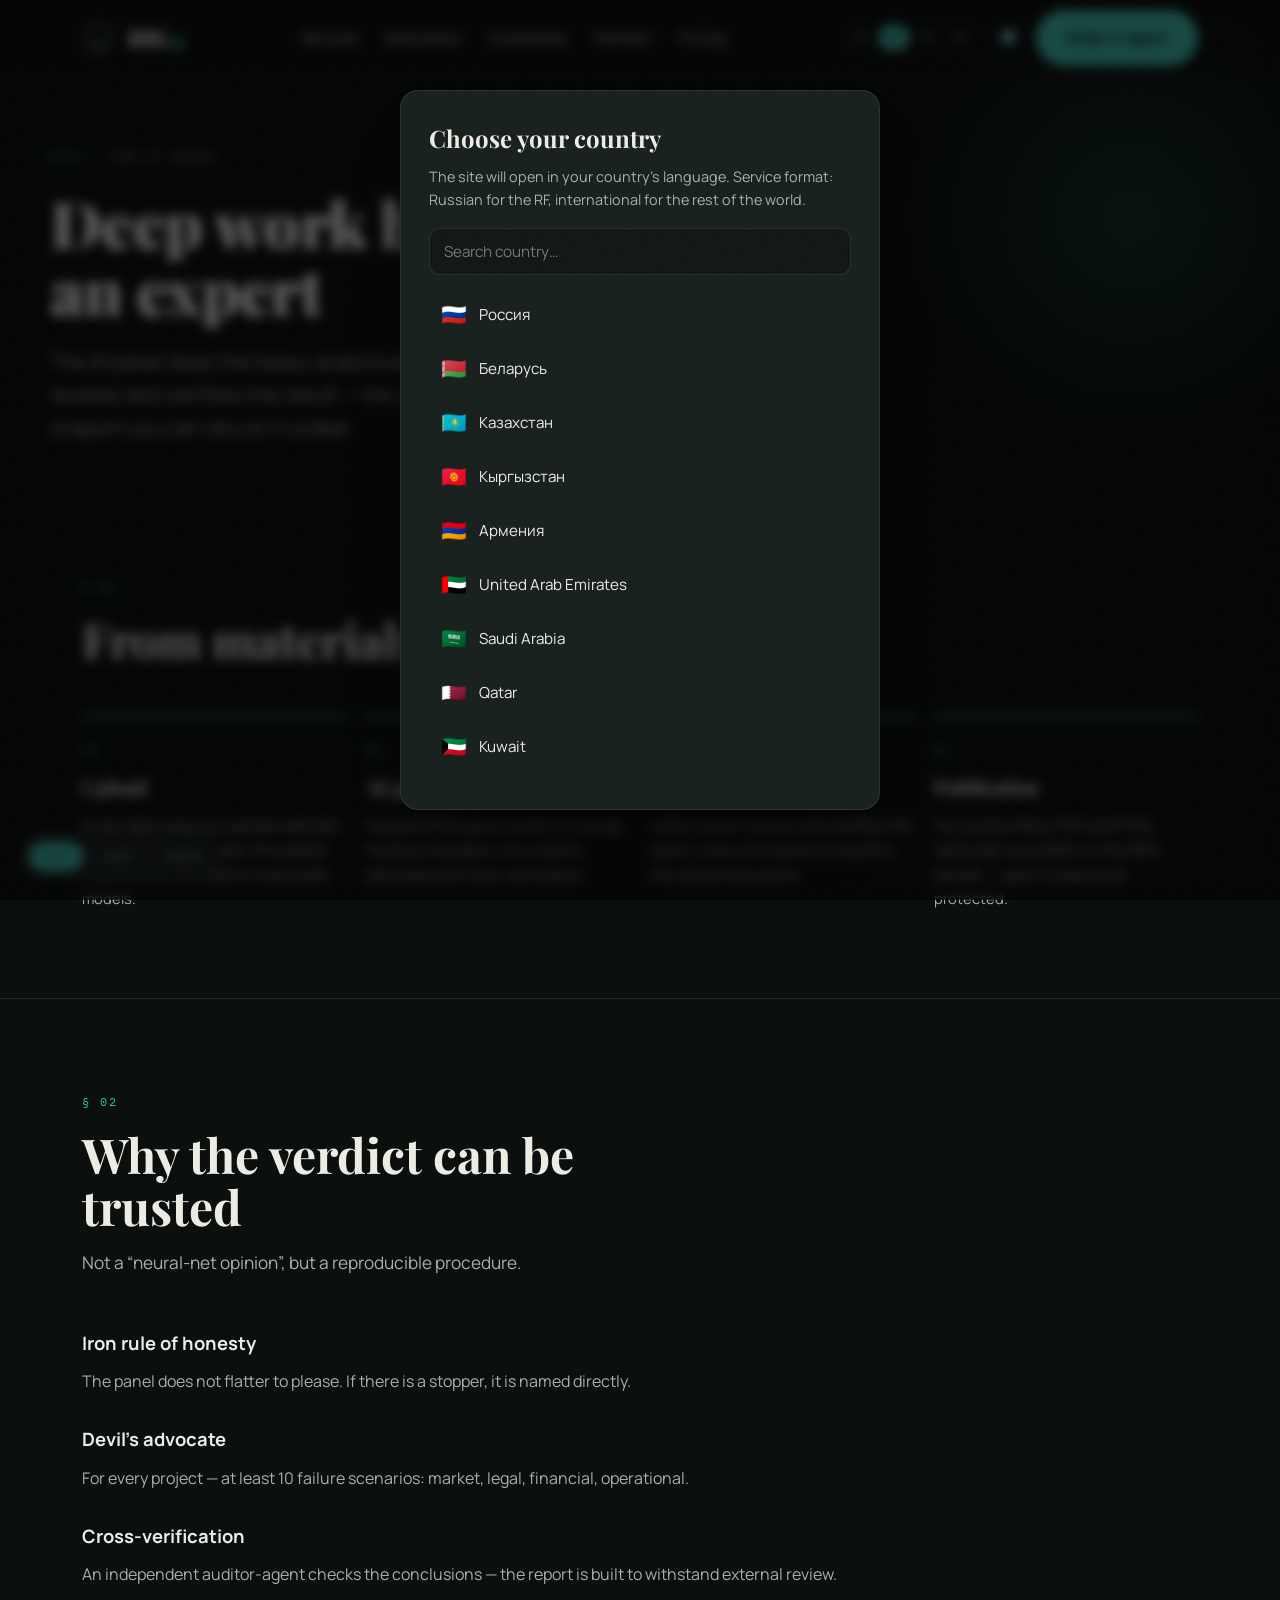
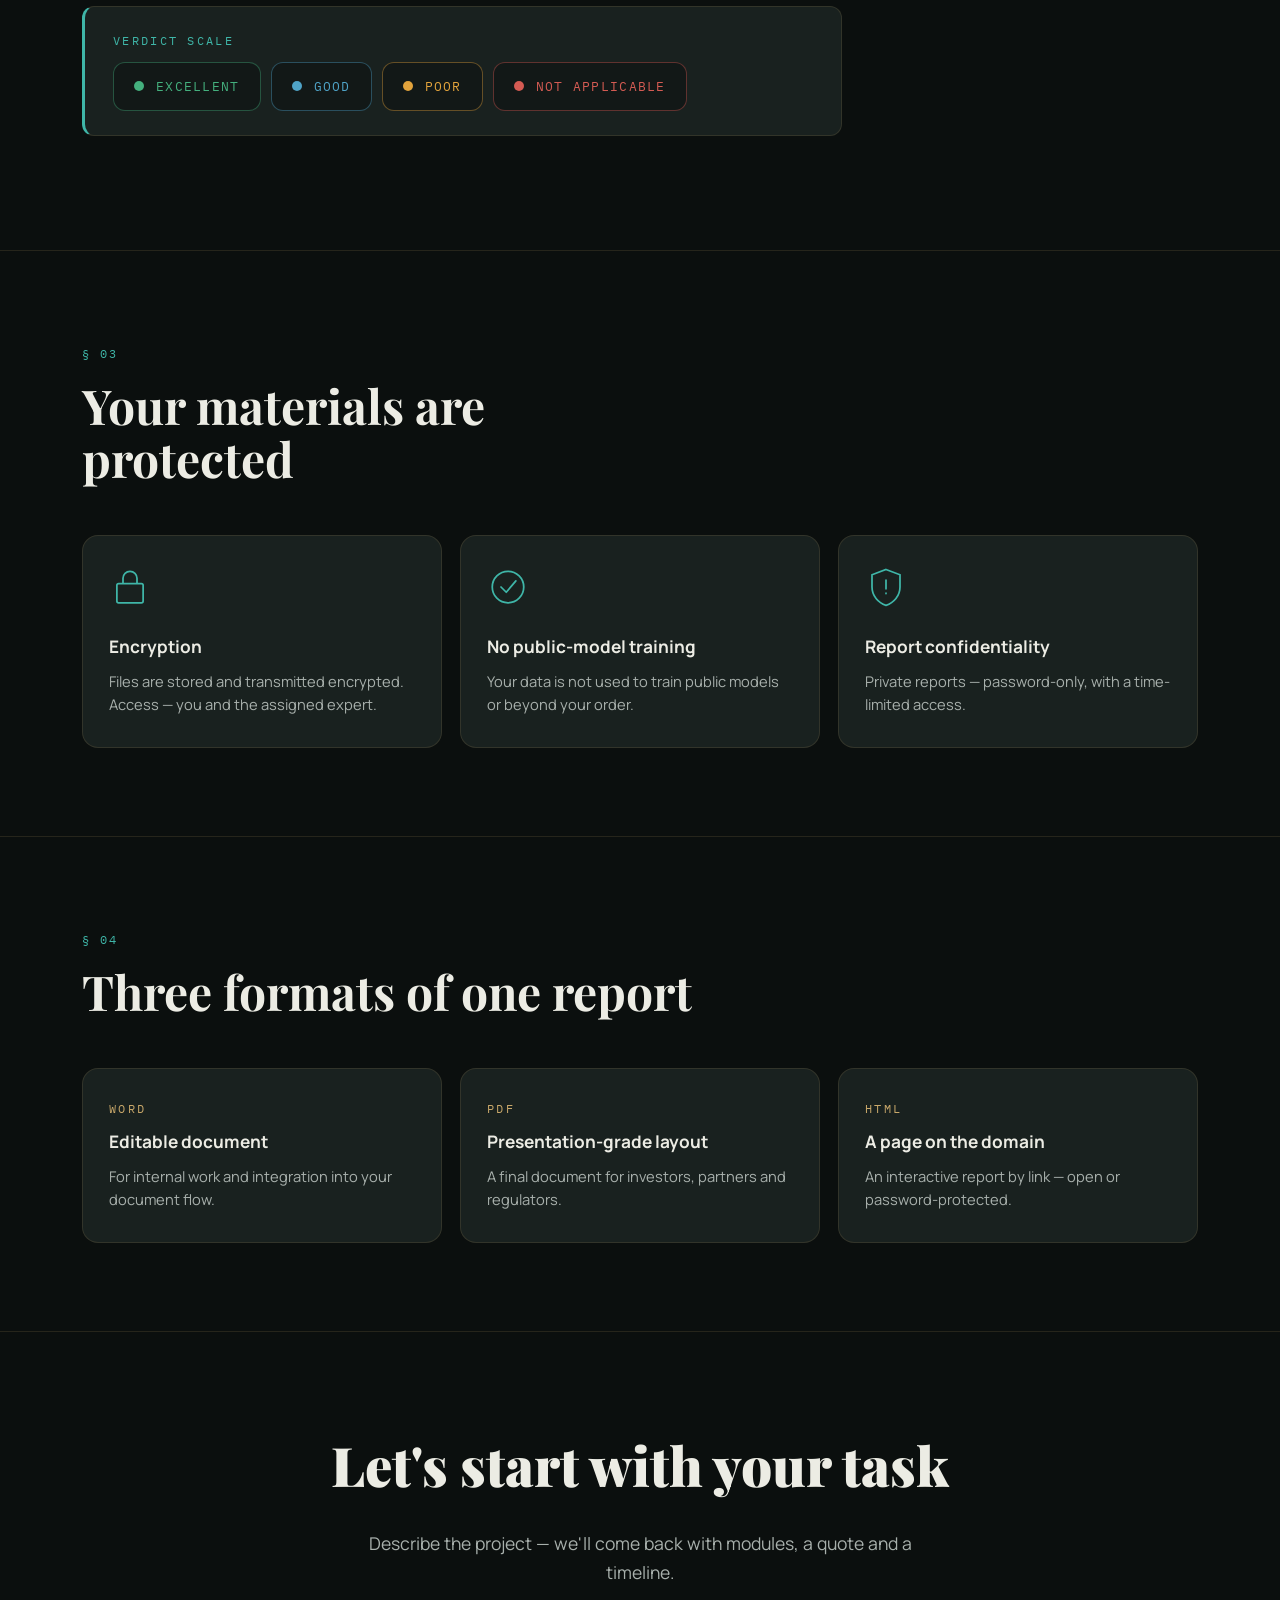
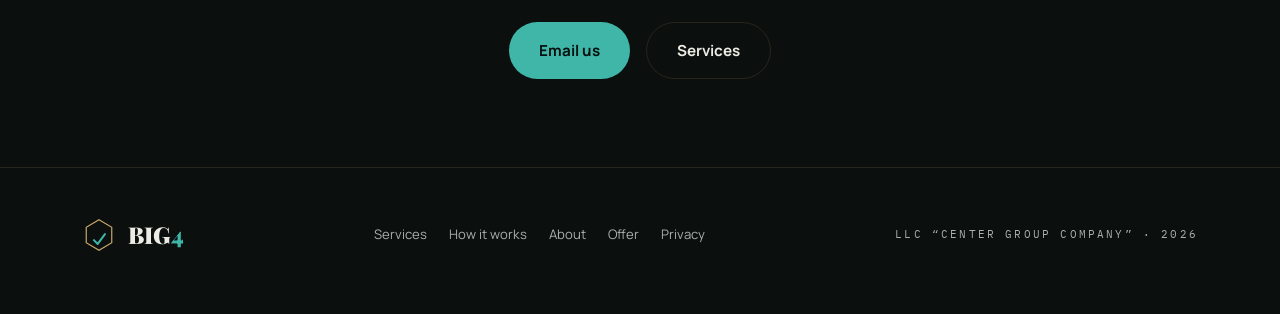
==== kak-rabotaet.html @ 9bc5371a "BIG4 — публичный лендинг (4 языка, 3 темы), деплой на big4.info Co-Authored-By: Claude Opus 4.8 <nor" ====
<!DOCTYPE html>
<html lang="ru" dir="ltr" data-theme="dark">
<head>
<meta charset="UTF-8">
<meta name="viewport" content="width=device-width, initial-scale=1.0">
<title>BIG4 — Как это работает / How it works</title>
<link rel="preconnect" href="https://fonts.googleapis.com"><link rel="preconnect" href="https://fonts.gstatic.com" crossorigin>
<link href="https://fonts.googleapis.com/css2?family=Playfair+Display:ital,wght@0,500;0,700;0,900;1,500&family=Manrope:wght@400;500;600;700;800&family=IBM+Plex+Mono:wght@400;500;600&family=Noto+Naskh+Arabic:wght@400;600;700&display=swap&subset=cyrillic,cyrillic-ext,latin,arabic" rel="stylesheet">
<link rel="stylesheet" href="assets/big4.css">
</head>
<body>

<header>
  <div class="wrap bar">
    <a class="brand" href="index.html"><svg viewBox="0 0 40 40" fill="none"><path d="M20 2 L35 11 V29 L20 38 L5 29 V11 Z" stroke="var(--accent-2)" stroke-width="1.4"/><path d="M14 26 L18.5 30.5 L27 19" stroke="var(--accent)" stroke-width="2.4" stroke-linecap="round" stroke-linejoin="round"/></svg><span>BIG<span class="four">4</span></span></a>
    <nav class="main">
      <a href="uslugi.html" data-i18n="nav_services">Услуги</a><a href="kak-rabotaet.html" data-i18n="nav_how">Как работает</a><a href="o-kompanii.html" data-i18n="nav_about">О компании</a><a href="index.html#referral" data-i18n="nav_referral">Реферальная программа</a><a href="index.html#pricing" data-i18n="nav_pricing">Тарифы</a>
    </nav>
    <div class="head-cta">
      <div class="lang-switch"><button data-lang="ru">RU</button><button data-lang="en">EN</button><button data-lang="fr">FR</button><button data-lang="ar">AR</button></div>
      <button id="country-chip" class="country-chip" title="Country">🌍</button>
      <a href="index.html#cta" class="btn primary" data-i18n="btn_order">Заказать отчёт</a>
    </div>
  </div>
</header>

<div class="wrap page-hero">
  <div class="crumb"><a href="index.html">BIG4</a> · <span data-i18n="h_crumb">Как это работает</span></div>
  <h1><span data-i18n="h_h1a">Глубокая работа AI, </span><em data-i18n="h_h1em">подпись</em><span data-i18n="h_h1b"> эксперта</span></h1>
  <p class="lede" data-i18n="h_lede">AI-панель делает тяжёлый аналитический труд за часы, а не недели. Эксперт BIG4 проверяет и заверяет результат.</p>
</div>

<section>
  <div class="wrap">
    <div class="sec-head reveal"><span class="idx">§ 01</span><h2 data-i18n="h_s1_title">Путь от материалов до отчёта</h2></div>
    <div class="steps">
      <div class="step reveal"><div class="n">01</div><h4 data-i18n="step1_t">Загрузка</h4><p data-i18n="step1_d">Регистрируетесь, создаёте заказ, загружаете материалы и выбираете модули.</p></div>
      <div class="step reveal"><div class="n">02</div><h4 data-i18n="step2_t">AI-панель</h4><p data-i18n="step2_d">Профильная панель AI-экспертов проводит аудит по единому стандарту.</p></div>
      <div class="step reveal"><div class="n">03</div><h4 data-i18n="step3_t">Финализация</h4><p data-i18n="step3_d">Эксперт BIG4 проверяет выводы, сверяет с источниками и заверяет отчёт.</p></div>
      <div class="step reveal"><div class="n">04</div><h4 data-i18n="step4_t">Публикация</h4><p data-i18n="step4_d">Получаете Word, PDF и HTML. По желанию публикуем на домене — открыто или под паролем.</p></div>
    </div>
  </div>
</section>

<section>
  <div class="wrap">
    <div class="sec-head reveal"><span class="idx">§ 02</span><h2 data-i18n="h_s2_title">Почему вердикту можно верить</h2><p data-i18n="h_s2_sub">Это не «мнение нейросети», а воспроизводимая процедура.</p></div>
    <div class="prose reveal">
      <h3 data-i18n="h_m1_t">Железное правило честности</h3><p data-i18n="h_m1_d">Панель не хвалит проект, чтобы понравиться. Есть стоп-фактор — он называется прямо.</p>
      <h3 data-i18n="h_m2_t">Адвокат дьявола</h3><p data-i18n="h_m2_d">По каждому проекту — минимум 10 сценариев провала.</p>
      <h3 data-i18n="h_m3_t">Кросс-верификация</h3><p data-i18n="h_m3_d">Выводы проверяет независимый аудитор-агент.</p>
      <div class="callout" style="margin-top:18px">
        <div class="mono" data-i18n="verdict_scale">Шкала вердикта</div>
        <p style="display:flex;flex-wrap:wrap;gap:10px;margin-top:12px">
          <span class="chip ex"><span class="pip"></span><span data-i18n="verdict_ex">Отлично</span></span>
          <span class="chip gd"><span class="pip"></span><span data-i18n="verdict_gd">Хорошо</span></span>
          <span class="chip bd"><span class="pip"></span><span data-i18n="verdict_bd">Совсем плохо</span></span>
          <span class="chip ft"><span class="pip"></span><span data-i18n="verdict_ft">Нельзя применить</span></span>
        </p>
      </div>
    </div>
  </div>
</section>

<section>
  <div class="wrap">
    <div class="sec-head reveal"><span class="idx">§ 03</span><h2 data-i18n="h_s3_title">Ваши материалы под защитой</h2></div>
    <div class="grid">
      <div class="card reveal"><svg class="ic" viewBox="0 0 48 48" fill="none" stroke="currentColor" stroke-width="2"><rect x="9" y="20" width="30" height="22" rx="2"/><path d="M16 20 V14 a8 8 0 0 1 16 0 v6"/></svg><h3 data-i18n="h_sec1_t">Шифрование</h3><p data-i18n="h_sec1_d">Файлы хранятся и передаются в зашифрованном виде.</p></div>
      <div class="card reveal"><svg class="ic" viewBox="0 0 48 48" fill="none" stroke="currentColor" stroke-width="2"><circle cx="24" cy="24" r="18"/><path d="M16 24 L22 30 L33 17" stroke-linecap="round" stroke-linejoin="round"/></svg><h3 data-i18n="h_sec2_t">Без обучения публичных моделей</h3><p data-i18n="h_sec2_d">Ваши данные не уходят в обучение публичных моделей.</p></div>
      <div class="card reveal"><svg class="ic" viewBox="0 0 48 48" fill="none" stroke="currentColor" stroke-width="2"><path d="M24 4 L40 10 V24 C40 34 33 42 24 45 C15 42 8 34 8 24 V10 Z"/><path d="M24 16 V26 M24 31 V31.5" stroke-linecap="round"/></svg><h3 data-i18n="h_sec3_t">Конфиденциальность отчёта</h3><p data-i18n="h_sec3_d">Приватные отчёты — только под паролем с ограниченным сроком.</p></div>
    </div>
  </div>
</section>

<section>
  <div class="wrap">
    <div class="sec-head reveal"><span class="idx">§ 04</span><h2 data-i18n="h_s4_title">Три формата одного отчёта</h2></div>
    <div class="grid">
      <div class="card reveal"><div class="mono" style="color:var(--accent-2)">Word</div><h3 style="margin-top:10px" data-i18n="h_fmt1_t">Редактируемый документ</h3><p data-i18n="h_fmt1_d">Для внутренней работы и интеграции в документооборот.</p></div>
      <div class="card reveal"><div class="mono" style="color:var(--accent-2)">PDF</div><h3 style="margin-top:10px" data-i18n="h_fmt2_t">Презентабельная вёрстка</h3><p data-i18n="h_fmt2_d">Финальный документ для инвесторов и регуляторов.</p></div>
      <div class="card reveal"><div class="mono" style="color:var(--accent-2)">HTML</div><h3 style="margin-top:10px" data-i18n="h_fmt3_t">Страница на домене</h3><p data-i18n="h_fmt3_d">Интерактивный отчёт по ссылке — открыто или под паролем.</p></div>
    </div>
  </div>
</section>

<section class="final">
  <div class="wrap">
    <h2 class="reveal" data-i18n="h_cta_h">Начнём с вашей задачи</h2>
    <p class="reveal" data-i18n="h_cta_p">Опишите проект — вернёмся с набором модулей, сметой и сроком.</p>
    <div class="contacts reveal">
      <a href="mailto:aslankaa@yandex.ru?subject=BIG4" class="btn" data-i18n="btn_email">Написать на e-mail</a>
      <a href="uslugi.html" class="btn ghost" data-i18n="nav_services">Каталог услуг</a>
    </div>
  </div>
</section>

<footer>
  <div class="wrap foot">
    <a class="brand" href="index.html"><svg viewBox="0 0 40 40" fill="none"><path d="M20 2 L35 11 V29 L20 38 L5 29 V11 Z" stroke="var(--accent-2)" stroke-width="1.4"/><path d="M14 26 L18.5 30.5 L27 19" stroke="var(--accent)" stroke-width="2.4" stroke-linecap="round" stroke-linejoin="round"/></svg><span>BIG<span class="four">4</span></span></a>
    <nav><a href="uslugi.html" data-i18n="foot_services">Услуги</a><a href="kak-rabotaet.html" data-i18n="foot_how">Как работает</a><a href="o-kompanii.html" data-i18n="foot_about">О компании</a><a href="oferta.html" data-i18n="foot_offer">Оферта</a><a href="politika.html" data-i18n="foot_privacy">Конфиденциальность</a></nav>
    <div class="mono" data-i18n="foot_op">ООО «Группа Компаний Центр» · 2026</div>
  </div>
</footer>

<div class="switch"><button data-t="dark" class="on">Dark</button><button data-t="light">Light</button><button data-t="sepia">Sepia</button></div>
<script src="assets/big4.js"></script>
<script src="assets/countries.js"></script>
<script src="assets/i18n-pages.js"></script>
<script src="assets/i18n.js"></script>
</body>
</html>
---- assets/big4.css ----
/* BIG4 — Дизайн-система «Obsidian & Verdigris». Общий стиль сайта. */

:root{
  --bg:#0B0F0E; --bg-elev:#121817; --surface:#19211F;
  --ink:#ECECE4; --ink-soft:#A8B0AC;
  --line:rgba(201,168,106,.14);
  --accent:#3FB6A8; --accent-strong:#2A8C82; --accent-2:#C9A86A;
  --v-excellent:#44B07E; --v-good:#4FA3C7; --v-bad:#E2A33C; --v-fatal:#D45B53;
  --shadow:0 30px 80px -40px rgba(0,0,0,.8);
  --serif:'Playfair Display',Georgia,serif;
  --sans:'Manrope',system-ui,sans-serif;
  --mono:'IBM Plex Mono',monospace;
  --ease:cubic-bezier(.2,.7,.2,1);
  --accent-ink:#06100E;
}
html[data-theme="light"]{
  --bg:#F4F1EA; --bg-elev:#FBF9F4; --surface:#FFFFFF;
  --ink:#1A201E; --ink-soft:#5A615D; --line:rgba(26,32,30,.12);
  --accent:#1F7A70; --accent-strong:#155F57; --accent-2:#9A7B3F;
  --shadow:0 30px 70px -45px rgba(26,32,30,.35); --accent-ink:#FFFFFF;
}
html[data-theme="sepia"]{
  --bg:#ECE0CC; --bg-elev:#F3E9D7; --surface:#F8F0E1;
  --ink:#2E2519; --ink-soft:#6E6049; --line:rgba(46,37,25,.14);
  --accent:#1F7A70; --accent-strong:#155F57; --accent-2:#8A6A2F;
  --shadow:0 28px 64px -44px rgba(46,37,25,.4); --accent-ink:#FBF7EE;
}
*{box-sizing:border-box;margin:0;padding:0}
html{scroll-behavior:smooth}
body{background:var(--bg);color:var(--ink);font-family:var(--sans);line-height:1.65;
  -webkit-font-smoothing:antialiased;transition:background .5s var(--ease),color .5s var(--ease);overflow-x:hidden}
body::after{content:"";position:fixed;inset:0;pointer-events:none;z-index:9999;opacity:.035;mix-blend-mode:overlay;
  background-image:url("data:image/svg+xml,%3Csvg xmlns='http://www.w3.org/2000/svg' width='120' height='120'%3E%3Cfilter id='n'%3E%3CfeTurbulence type='fractalNoise' baseFrequency='.9' numOctaves='2'/%3E%3C/filter%3E%3Crect width='100%25' height='100%25' filter='url(%23n)'/%3E%3C/svg%3E")}
.wrap{max-width:1180px;margin:0 auto;padding:0 32px}
.narrow{max-width:820px}
.mono{font-family:var(--mono);font-size:.72rem;letter-spacing:.2em;text-transform:uppercase;color:var(--ink-soft)}
a{color:inherit}
.reveal{opacity:0;transform:translateY(20px);transition:opacity .8s var(--ease),transform .8s var(--ease)}
.reveal.in{opacity:1;transform:none}

/* buttons */
.btn{display:inline-flex;align-items:center;gap:10px;background:var(--accent);color:var(--accent-ink);border:0;border-radius:100px;
  padding:15px 30px;font-family:var(--sans);font-weight:700;font-size:.95rem;cursor:pointer;text-decoration:none;
  transition:transform .4s var(--ease),filter .3s}
.btn:hover{transform:translateY(-3px);filter:brightness(1.07)}
.btn.ghost{background:transparent;color:var(--ink);border:1px solid var(--line)}
.btn.ghost:hover{border-color:var(--accent);color:var(--accent)}
.btn.sm{padding:11px 22px;font-size:.86rem}

/* header */
header{position:sticky;top:0;z-index:50;backdrop-filter:blur(14px);
  background:color-mix(in srgb,var(--bg) 74%,transparent);border-bottom:1px solid var(--line)}
.bar{display:flex;align-items:center;justify-content:space-between;height:76px;gap:20px}
.brand{display:flex;align-items:center;gap:12px;font-family:var(--serif);font-weight:900;font-size:1.45rem;text-decoration:none}
.brand .four{color:var(--accent)}
.brand svg{width:34px;height:34px;flex:none}
nav.main{display:flex;gap:28px}
nav.main a{color:var(--ink-soft);text-decoration:none;font-size:.86rem;font-weight:600;transition:color .3s}
nav.main a:hover{color:var(--ink)}
.head-cta{display:flex;align-items:center;gap:14px}
@media(max-width:900px){nav.main{display:none}.head-cta .btn:not(.primary){display:none}}

/* section */
section{padding:88px 0;border-top:1px solid var(--line);position:relative}
section:first-of-type{border-top:0}
.sec-head{max-width:62ch;margin-bottom:50px}
.sec-head .idx{font-family:var(--mono);font-size:.74rem;color:var(--accent);letter-spacing:.18em;text-transform:uppercase}
.sec-head h2{font-family:var(--serif);font-weight:700;font-size:clamp(1.9rem,4.2vw,3rem);margin-top:14px;line-height:1.1}
.sec-head p{color:var(--ink-soft);margin-top:16px;font-size:1.08rem}

/* page hero (internal) */
.page-hero{padding:72px 0 40px;position:relative}
.page-hero::before{content:"";position:absolute;top:-120px;right:-160px;width:520px;height:520px;border-radius:50%;
  background:radial-gradient(circle,color-mix(in srgb,var(--accent) 20%,transparent),transparent 62%);filter:blur(22px);z-index:-1}
.crumb{font-family:var(--mono);font-size:.68rem;letter-spacing:.16em;text-transform:uppercase;color:var(--ink-soft);margin-bottom:22px}
.crumb a{text-decoration:none;color:var(--accent)}
.page-hero h1{font-family:var(--serif);font-weight:900;font-size:clamp(2.3rem,5.4vw,4rem);line-height:1.05;letter-spacing:-.01em;max-width:18ch}
.page-hero h1 em{font-style:italic;color:var(--accent);font-weight:500}
.page-hero .lede{margin-top:22px;font-size:clamp(1.04rem,2vw,1.25rem);color:var(--ink-soft);max-width:62ch}

/* prose */
.prose{max-width:760px}
.prose h2{font-family:var(--serif);font-weight:700;font-size:1.7rem;margin:46px 0 16px}
.prose h3{font-family:var(--sans);font-weight:700;font-size:1.15rem;margin:30px 0 10px}
.prose p{color:var(--ink-soft);margin-bottom:16px}
.prose ul{list-style:none;margin:0 0 18px}
.prose ul li{position:relative;padding-left:26px;margin-bottom:10px;color:var(--ink-soft)}
.prose ul li::before{content:"";position:absolute;left:0;top:9px;width:12px;height:7px;border-left:2px solid var(--accent);border-bottom:2px solid var(--accent);transform:rotate(-45deg)}
.prose strong{color:var(--ink)}

/* cards grid */
.grid{display:grid;grid-template-columns:repeat(3,1fr);gap:18px}
.grid.two{grid-template-columns:repeat(2,1fr)}
@media(max-width:900px){.grid{grid-template-columns:repeat(2,1fr)}}
@media(max-width:600px){.grid,.grid.two{grid-template-columns:1fr}}
.card{background:var(--surface);border:1px solid var(--line);border-radius:16px;padding:30px 26px;transition:transform .5s var(--ease),box-shadow .5s var(--ease),border-color .4s}
.card:hover{transform:translateY(-6px);box-shadow:var(--shadow);border-color:color-mix(in srgb,var(--accent) 40%,var(--line))}
.card .ic{width:42px;height:42px;color:var(--accent);margin-bottom:18px}
.card h3{font-family:var(--sans);font-weight:700;font-size:1.08rem;margin-bottom:8px}
.card p{color:var(--ink-soft);font-size:.92rem;line-height:1.6}
.card .tag{font-family:var(--mono);font-size:.6rem;letter-spacing:.16em;text-transform:uppercase;color:var(--accent-2);display:block;margin-top:14px}

/* service detail block */
.svc{display:grid;grid-template-columns:64px 1fr;gap:24px;padding:34px 0;border-bottom:1px solid var(--line);align-items:start}
.svc:last-child{border-bottom:0}
.svc .ic{width:52px;height:52px;color:var(--accent)}
.svc h3{font-family:var(--serif);font-weight:700;font-size:1.5rem;margin-bottom:6px}
.svc .meta{font-family:var(--mono);font-size:.64rem;letter-spacing:.16em;text-transform:uppercase;color:var(--accent-2);margin-bottom:14px}
.svc p{color:var(--ink-soft);margin-bottom:12px}
.svc .out{display:flex;flex-wrap:wrap;gap:8px;margin-top:14px}
.svc .out span{font-family:var(--mono);font-size:.66rem;letter-spacing:.08em;text-transform:uppercase;color:var(--ink-soft);
  border:1px solid var(--line);border-radius:100px;padding:6px 13px}
@media(max-width:620px){.svc{grid-template-columns:1fr}.svc .ic{width:44px;height:44px}}

/* steps */
.steps{display:grid;grid-template-columns:repeat(4,1fr);gap:20px}
@media(max-width:900px){.steps{grid-template-columns:repeat(2,1fr)}}
@media(max-width:520px){.steps{grid-template-columns:1fr}}
.step{position:relative;padding-top:24px;border-top:2px solid var(--accent)}
.step .n{font-family:var(--mono);font-size:.7rem;letter-spacing:.18em;color:var(--accent);text-transform:uppercase}
.step h4{font-family:var(--serif);font-weight:700;font-size:1.25rem;margin:10px 0}
.step p{color:var(--ink-soft);font-size:.92rem}

/* verdict chips */
.chip{display:inline-flex;align-items:center;gap:12px;padding:13px 20px;border-radius:12px;font-family:var(--mono);font-size:.8rem;
  letter-spacing:.1em;text-transform:uppercase;border:1px solid;background:var(--bg-elev)}
.chip .pip{width:10px;height:10px;border-radius:50%}
.chip.ex{color:var(--v-excellent);border-color:color-mix(in srgb,var(--v-excellent) 40%,transparent)}.chip.ex .pip{background:var(--v-excellent)}
.chip.gd{color:var(--v-good);border-color:color-mix(in srgb,var(--v-good) 40%,transparent)}.chip.gd .pip{background:var(--v-good)}
.chip.bd{color:var(--v-bad);border-color:color-mix(in srgb,var(--v-bad) 40%,transparent)}.chip.bd .pip{background:var(--v-bad)}
.chip.ft{color:var(--v-fatal);border-color:color-mix(in srgb,var(--v-fatal) 40%,transparent)}.chip.ft .pip{background:var(--v-fatal)}

/* callout */
.callout{background:var(--surface);border:1px solid var(--line);border-left:3px solid var(--accent);border-radius:12px;padding:24px 28px;margin:26px 0}
.callout .mono{margin-bottom:8px;color:var(--accent)}
.callout p{color:var(--ink-soft);margin:0}

/* cta final */
.final{text-align:center}
.final h2{font-family:var(--serif);font-size:clamp(2rem,5vw,3.4rem);font-weight:900;max-width:18ch;margin:0 auto 20px}
.final p{color:var(--ink-soft);max-width:52ch;margin:0 auto 34px;font-size:1.1rem}
.contacts{display:flex;gap:16px;justify-content:center;flex-wrap:wrap;margin-top:8px}
.disclaimer{margin-top:48px;font-size:.8rem;color:var(--ink-soft);max-width:70ch;margin-left:auto;margin-right:auto;opacity:.8;line-height:1.6}

footer{border-top:1px solid var(--line);padding:48px 0 60px}
.foot{display:flex;justify-content:space-between;gap:30px;flex-wrap:wrap;align-items:center}
.foot .mono{font-size:.68rem}
.foot nav{display:flex;gap:22px;flex-wrap:wrap}
.foot nav a{text-decoration:none;color:var(--ink-soft);font-size:.82rem;transition:color .3s}
.foot nav a:hover{color:var(--accent)}

/* language switch + country chip */
.lang-switch{display:flex;gap:2px;border:1px solid var(--line);border-radius:100px;padding:3px}
.lang-switch button{border:0;background:transparent;color:var(--ink-soft);cursor:pointer;border-radius:100px;padding:6px 9px;font-family:var(--mono);font-size:.62rem;letter-spacing:.06em;transition:.25s}
.lang-switch button.on{background:var(--accent);color:var(--accent-ink)}
.country-chip{border:1px solid var(--line);background:transparent;border-radius:50%;width:28px;height:28px;font-size:.85rem;line-height:1;padding:0;cursor:pointer;transition:.25s;flex:none}
.country-chip:hover{border-color:var(--accent)}
html[dir="rtl"] body{font-family:'Noto Naskh Arabic',var(--sans)}
@media(max-width:900px){.lang-switch{display:none}}
/* country modal */
#country-modal{position:fixed;inset:0;z-index:200;background:rgba(0,0,0,.6);backdrop-filter:blur(6px);display:flex;align-items:center;justify-content:center;padding:24px}
.cm-card{background:var(--surface);border:1px solid var(--line);border-radius:18px;width:100%;max-width:480px;max-height:80vh;display:flex;flex-direction:column;padding:28px;box-shadow:var(--shadow)}
.cm-h{font-family:var(--serif);font-weight:700;font-size:1.5rem;margin-bottom:6px}
.cm-sub{color:var(--ink-soft);font-size:.9rem;margin-bottom:16px}
.cm-search{background:var(--bg-elev);border:1px solid var(--line);border-radius:11px;color:var(--ink);padding:12px 14px;font-family:var(--sans);font-size:.95rem;margin-bottom:14px}
.cm-list{overflow-y:auto;display:flex;flex-direction:column;gap:4px}
.cm-item{display:flex;align-items:center;gap:12px;background:transparent;border:0;border-radius:10px;padding:11px 12px;color:var(--ink);cursor:pointer;font-family:inherit;font-size:.95rem;text-align:start;transition:background .2s}
.cm-item:hover{background:var(--bg-elev)}
.cm-flag{font-size:1.3rem}

/* theme switch */
.switch{position:fixed;left:22px;bottom:22px;z-index:100;display:flex;gap:5px;background:var(--surface);
  border:1px solid var(--line);border-radius:100px;padding:6px;box-shadow:var(--shadow)}
.switch button{border:0;background:transparent;color:var(--ink-soft);cursor:pointer;border-radius:100px;
  padding:8px 13px;font-family:var(--mono);font-size:.62rem;letter-spacing:.1em;text-transform:uppercase;transition:.3s}
.switch button.on{background:var(--accent);color:var(--accent-ink)}
.switch button:hover:not(.on){color:var(--ink)}
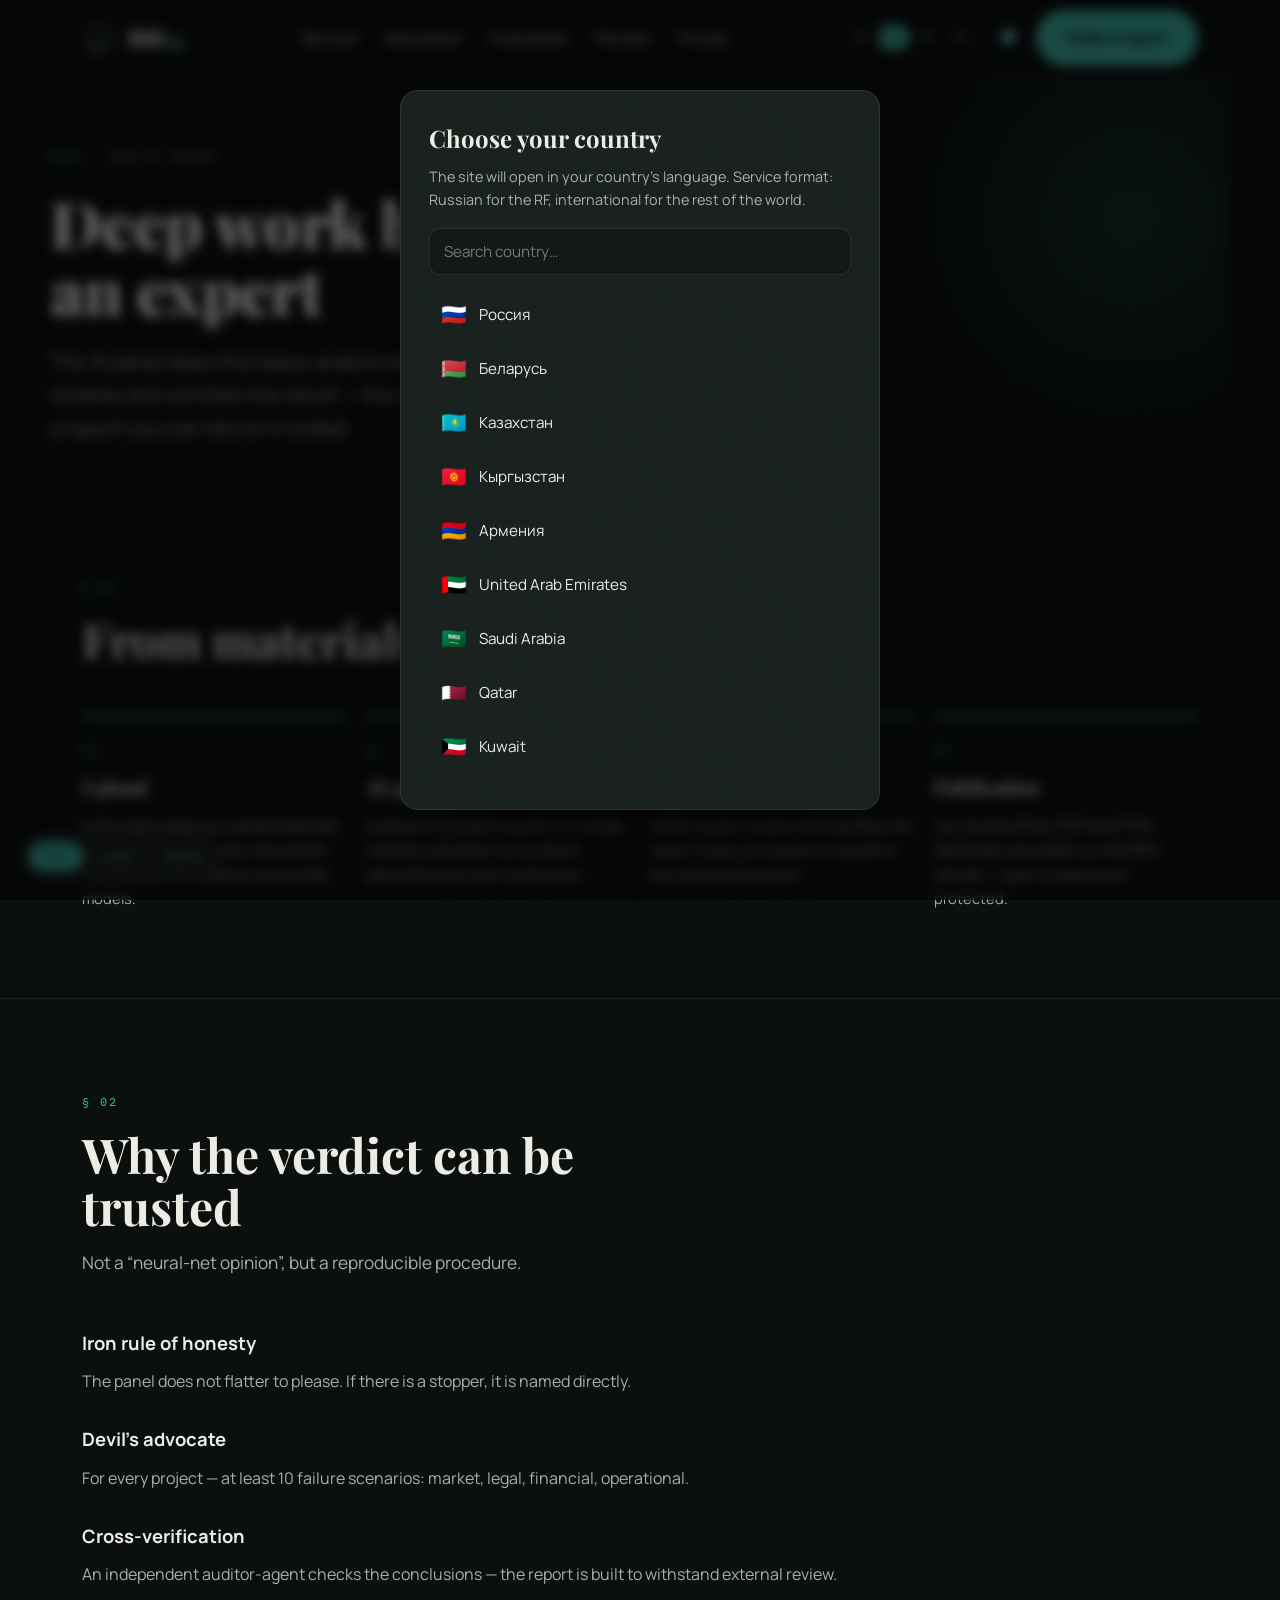
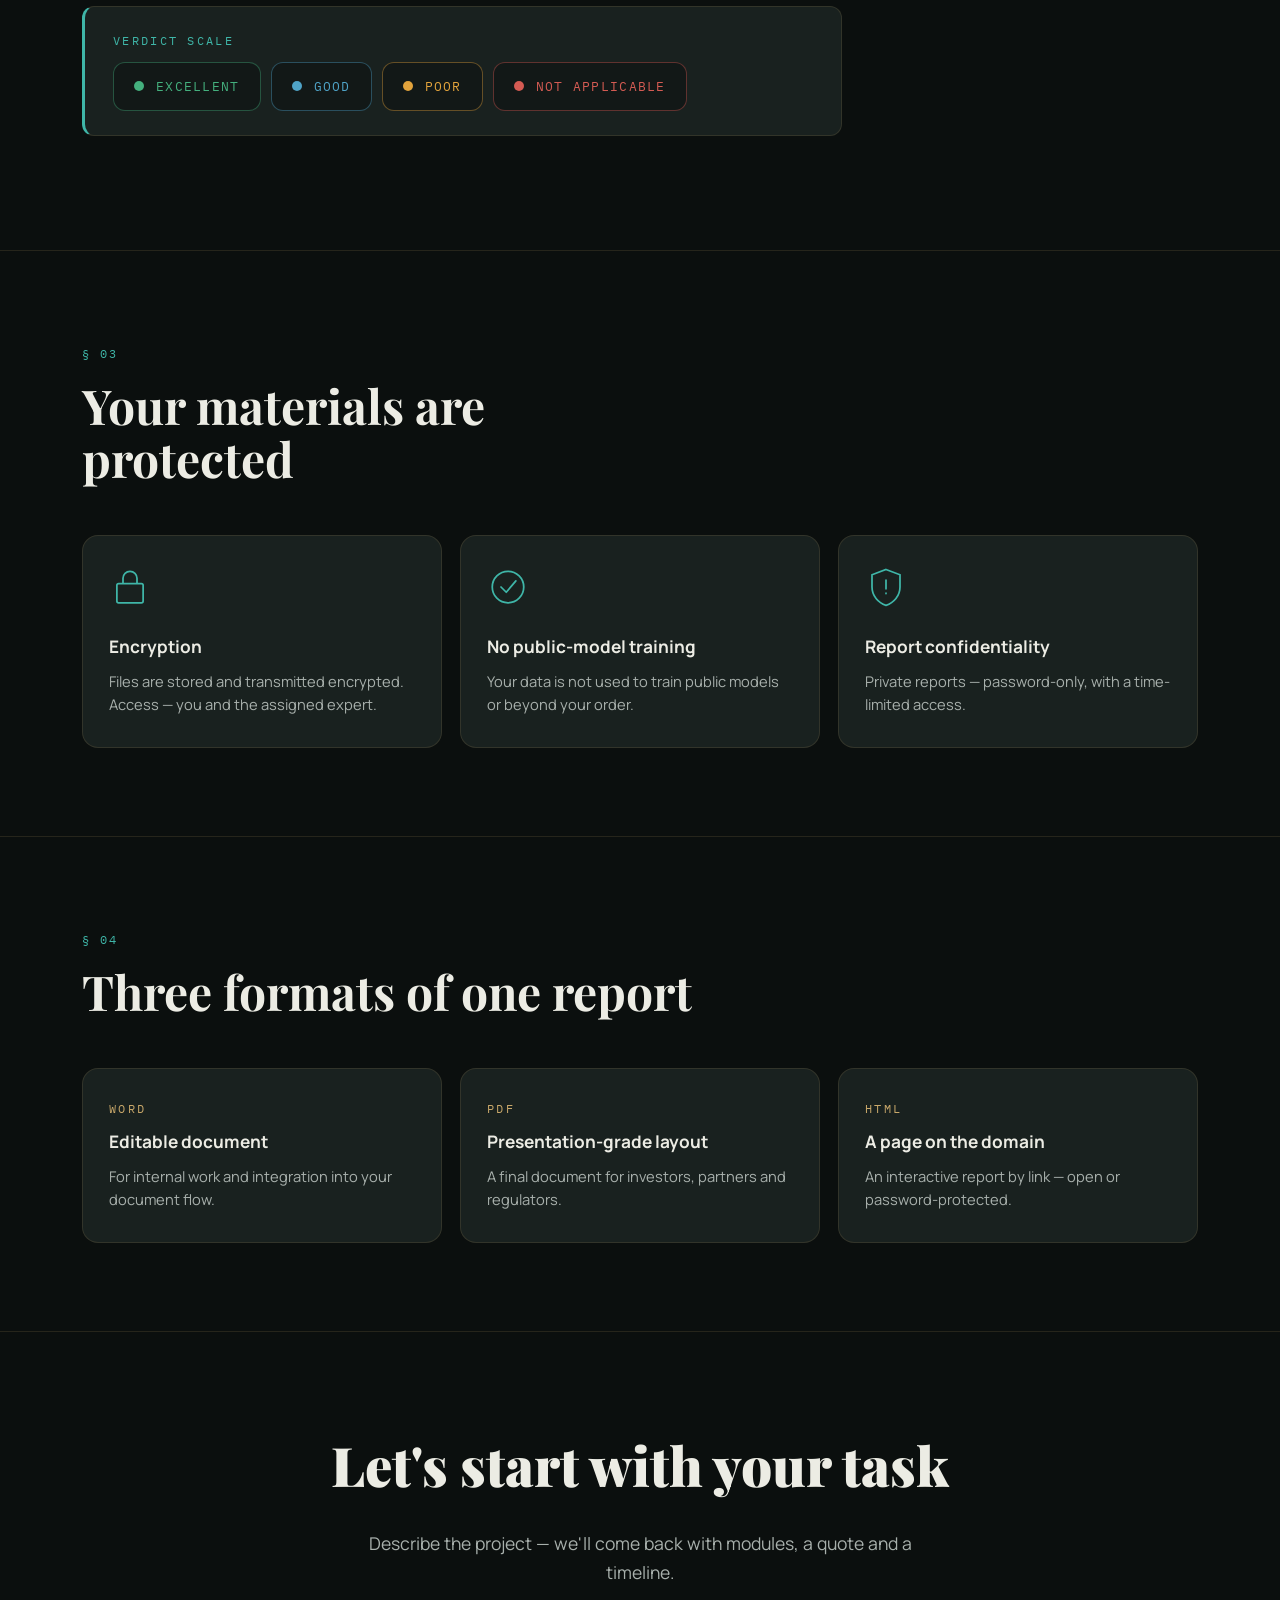
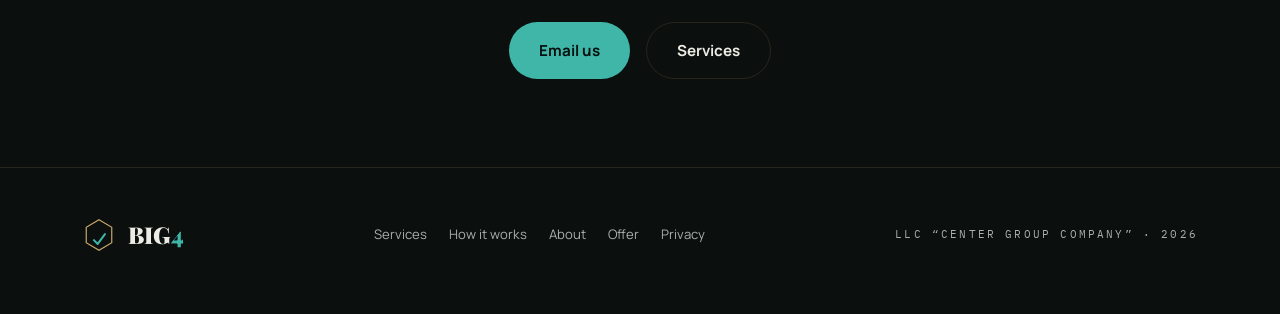
==== commit d80fb9ae: "Личный кабинет, админ-панель, адаптив под все устройства, мультиязычность" ====
--- a/kak-rabotaet.html
+++ b/kak-rabotaet.html
@@ -107,6 +107,7 @@
 <script src="assets/big4.js"></script>
 <script src="assets/countries.js"></script>
 <script src="assets/i18n-pages.js"></script>
+<script src="assets/mobile-nav.js"></script>
 <script src="assets/i18n.js"></script>
 </body>
 </html>
--- a/assets/big4.css
+++ b/assets/big4.css
@@ -69,12 +69,12 @@
 .sec-head p{color:var(--ink-soft);margin-top:16px;font-size:1.08rem}
 
 /* page hero (internal) */
-.page-hero{padding:72px 0 40px;position:relative}
+.page-hero{padding:72px 0 40px;position:relative;overflow-x:clip}
 .page-hero::before{content:"";position:absolute;top:-120px;right:-160px;width:520px;height:520px;border-radius:50%;
   background:radial-gradient(circle,color-mix(in srgb,var(--accent) 20%,transparent),transparent 62%);filter:blur(22px);z-index:-1}
 .crumb{font-family:var(--mono);font-size:.68rem;letter-spacing:.16em;text-transform:uppercase;color:var(--ink-soft);margin-bottom:22px}
 .crumb a{text-decoration:none;color:var(--accent)}
-.page-hero h1{font-family:var(--serif);font-weight:900;font-size:clamp(2.3rem,5.4vw,4rem);line-height:1.05;letter-spacing:-.01em;max-width:18ch}
+.page-hero h1{font-family:var(--serif);font-weight:900;font-size:clamp(2.3rem,5.4vw,4rem);line-height:1.05;letter-spacing:-.01em;max-width:18ch;overflow-wrap:break-word}
 .page-hero h1 em{font-style:italic;color:var(--accent);font-weight:500}
 .page-hero .lede{margin-top:22px;font-size:clamp(1.04rem,2vw,1.25rem);color:var(--ink-soft);max-width:62ch}
 
@@ -175,3 +175,24 @@
   padding:8px 13px;font-family:var(--mono);font-size:.62rem;letter-spacing:.1em;text-transform:uppercase;transition:.3s}
 .switch button.on{background:var(--accent);color:var(--accent-ink)}
 .switch button:hover:not(.on){color:var(--ink)}
+
+/* --- мелкие экраны: компактные отступы, читаемость --- */
+@media(max-width:700px){
+  section{padding:64px 0}
+  .sec-head{margin-bottom:38px}
+}
+@media(max-width:600px){
+  .wrap{padding:0 20px}
+  section{padding:54px 0}
+  .page-hero{padding:46px 0 24px}
+  .page-hero h1{font-size:clamp(1.7rem,7.4vw,2.3rem)}
+  .bar{height:64px}
+  .brand{font-size:1.3rem}
+  .brand svg{width:30px;height:30px}
+  .prose h2{font-size:1.45rem;margin:36px 0 14px}
+  .svc{padding:26px 0;gap:18px}
+  .callout{padding:20px 22px}
+  footer{padding:38px 0 90px}
+}
+/* увеличенная нижняя зона на мобильных, чтобы фикс. переключатель темы не накрывал контент */
+@media(max-width:600px){ .foot{justify-content:center;text-align:center} }
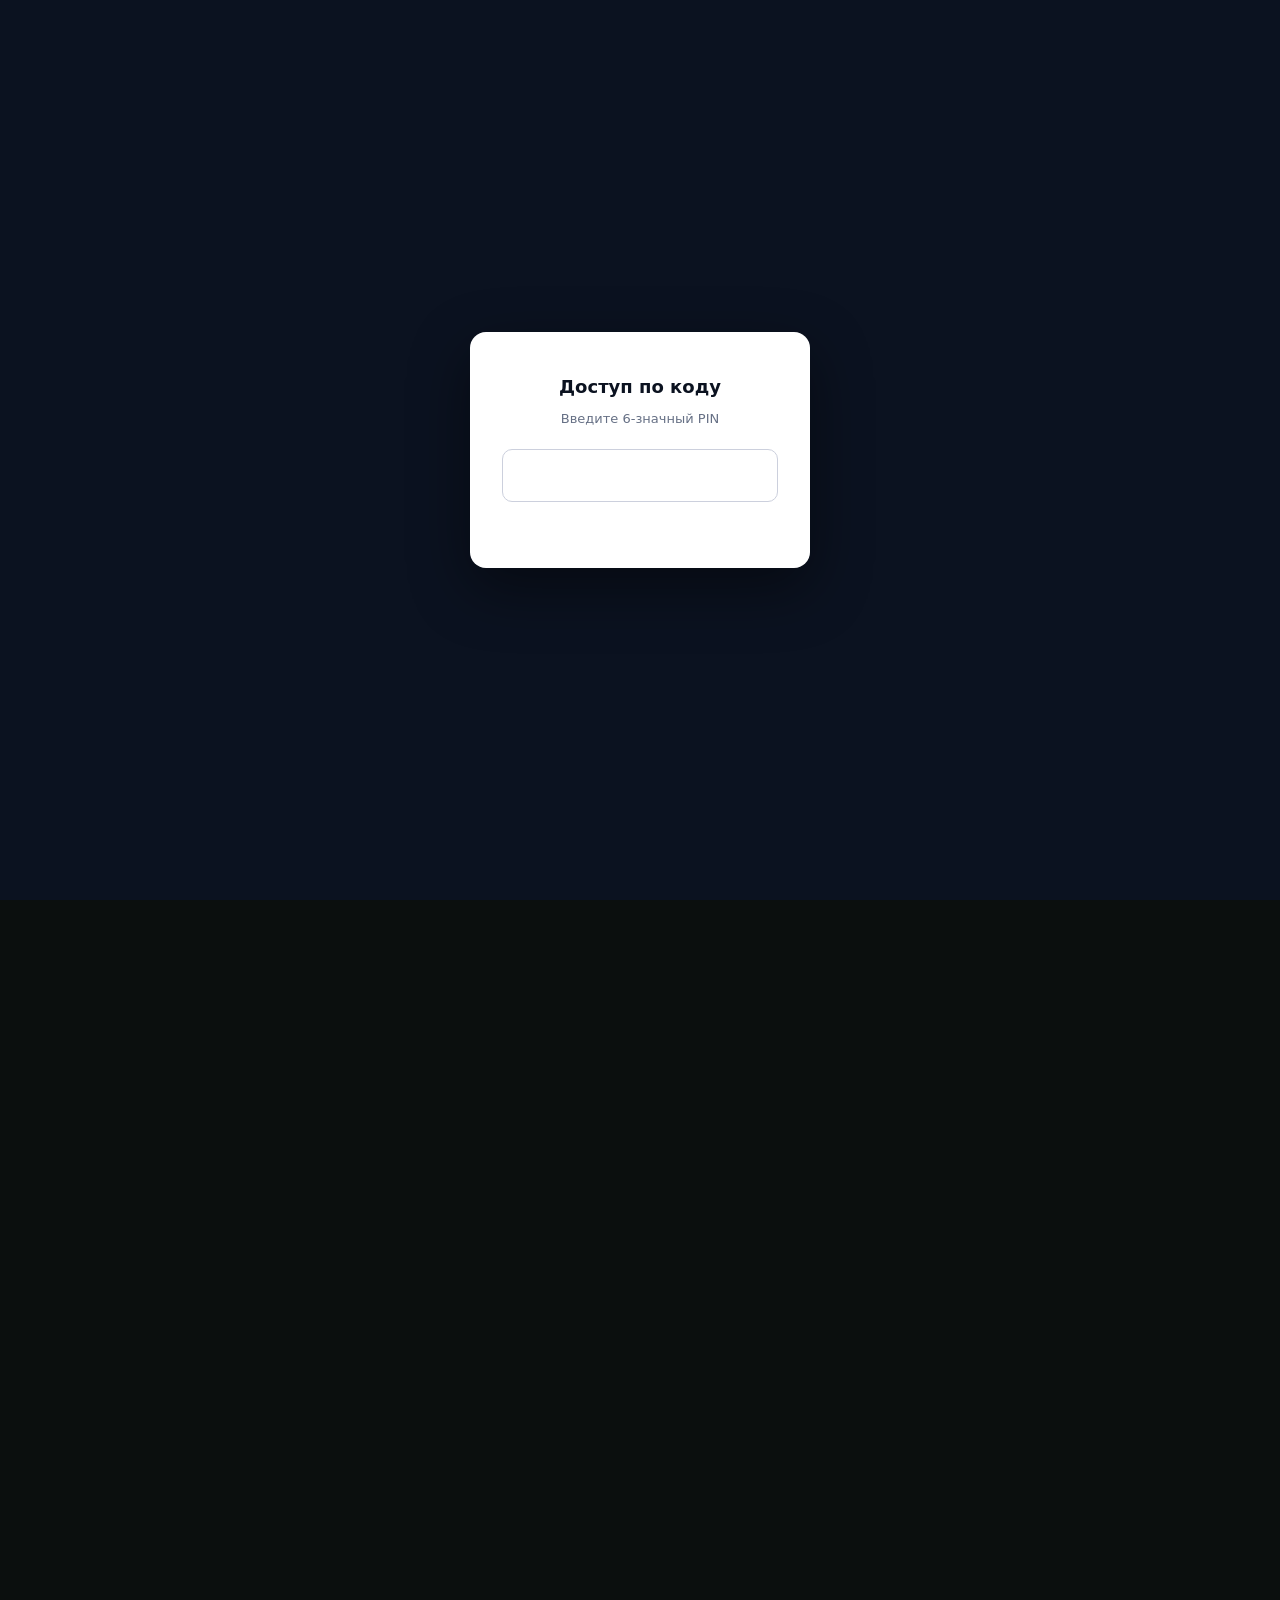
==== commit 94a6b109: "Add access gate" ====
--- a/kak-rabotaet.html
+++ b/kak-rabotaet.html
@@ -1,9 +1,20 @@
 <!DOCTYPE html>
 <html lang="ru" dir="ltr" data-theme="dark">
 <head>
+<script src="/gate.js"></script>
 <meta charset="UTF-8">
-<meta name="viewport" content="width=device-width, initial-scale=1.0">
+<meta name="viewport" content="width=device-width, initial-scale=1.0"><link rel="icon" href="/favicon.svg" type="image/svg+xml"><link rel="icon" href="/favicon-32.png" sizes="32x32" type="image/png"><link rel="apple-touch-icon" href="/apple-touch-icon.png">
 <title>BIG4 — Как это работает / How it works</title>
+<meta name="description" content="Как устроен сводный отчёт BIG4: загрузка документов, модули аудита, оценки и проверки, заверение экспертом, выдача в Word и PDF с публикацией на домене.">
+<link rel="canonical" href="https://big4.info/kak-rabotaet.html">
+<meta property="og:type" content="website">
+<meta property="og:site_name" content="BIG4">
+<meta property="og:url" content="https://big4.info/kak-rabotaet.html">
+<meta property="og:title" content="BIG4 — Как это работает">
+<meta property="og:description" content="Как устроен сводный отчёт BIG4: загрузка документов, модули проверки, заверение экспертом, выдача в Word и PDF с публикацией на домене.">
+<meta property="og:image" content="https://big4.info/og-kak-rabotaet.png">
+<meta name="twitter:card" content="summary_large_image">
+<meta name="twitter:image" content="https://big4.info/og-kak-rabotaet.png">
 <link rel="preconnect" href="https://fonts.googleapis.com"><link rel="preconnect" href="https://fonts.gstatic.com" crossorigin>
 <link href="https://fonts.googleapis.com/css2?family=Playfair+Display:ital,wght@0,500;0,700;0,900;1,500&family=Manrope:wght@400;500;600;700;800&family=IBM+Plex+Mono:wght@400;500;600&family=Noto+Naskh+Arabic:wght@400;600;700&display=swap&subset=cyrillic,cyrillic-ext,latin,arabic" rel="stylesheet">
 <link rel="stylesheet" href="assets/big4.css">
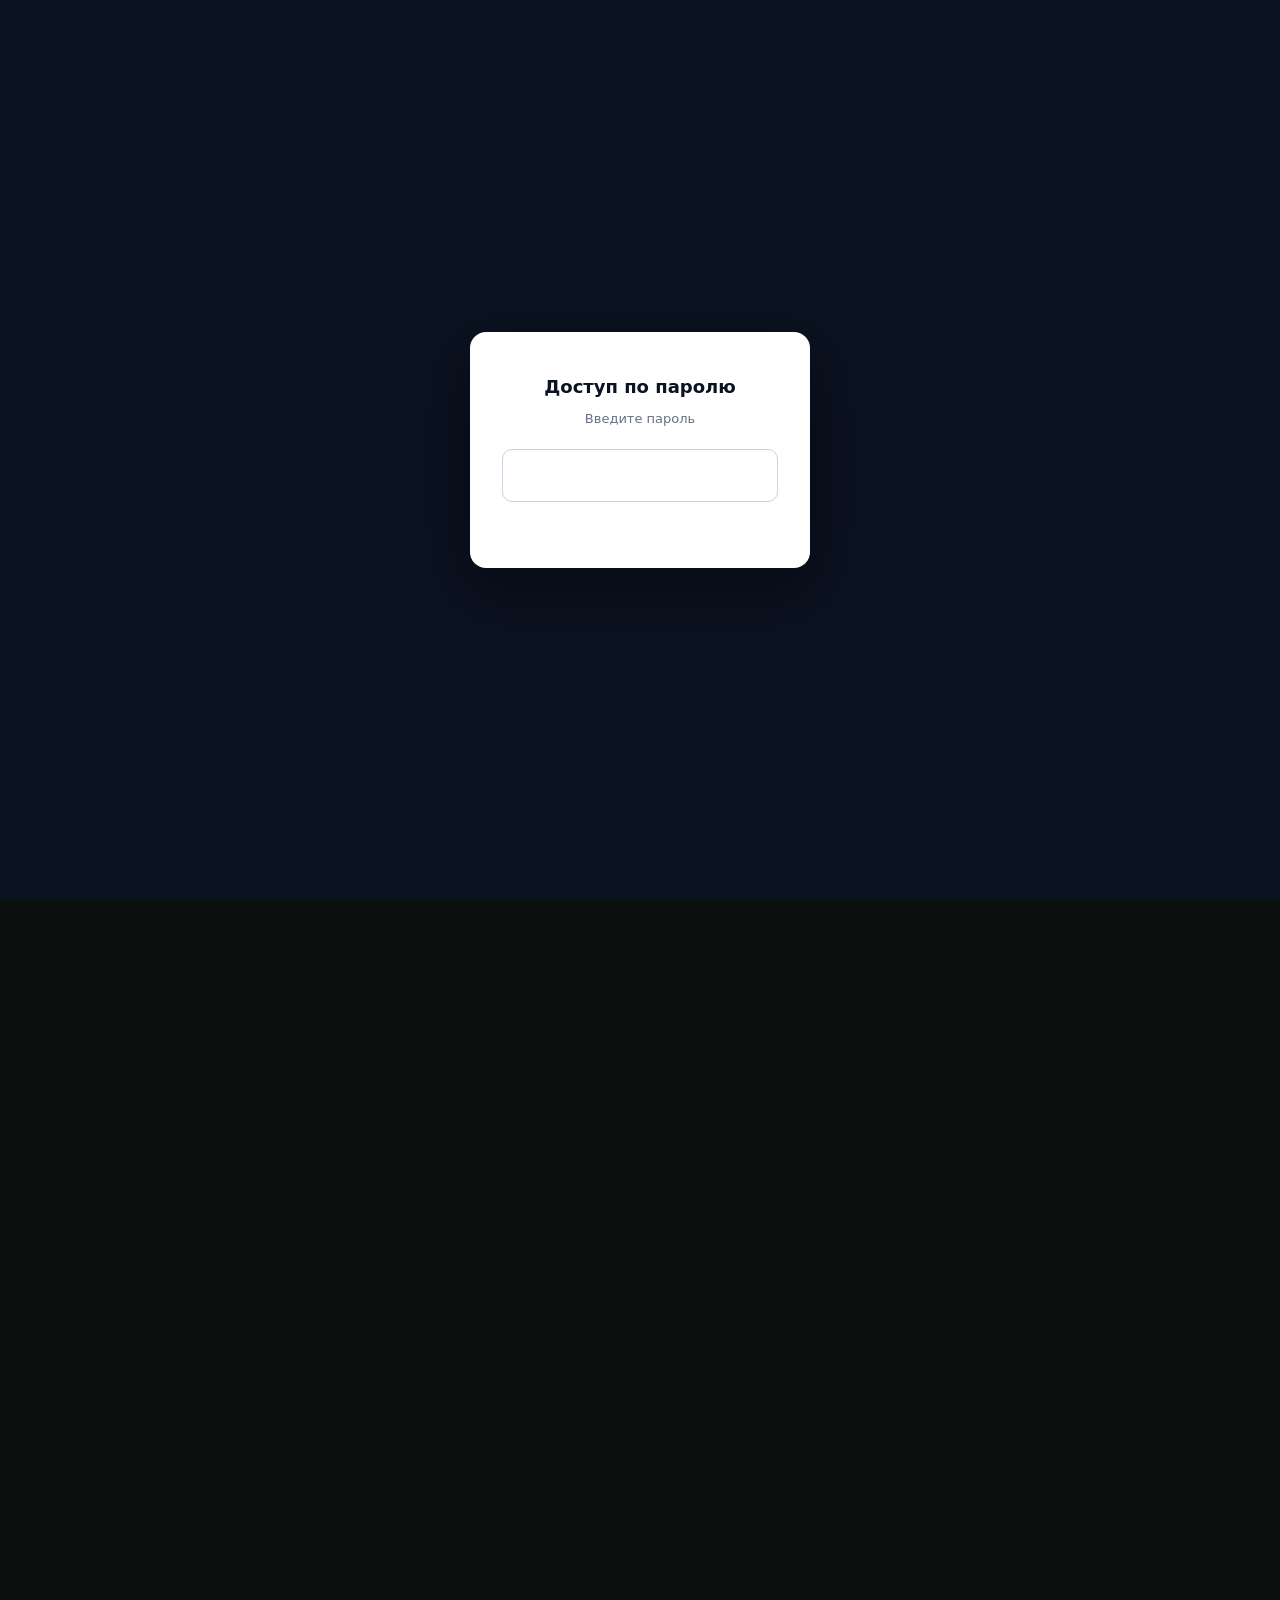
==== commit a804cc82: "Соответствие законодательству РФ (2026-09-21): шрифты/скрипты с сайта вместо Google и зарубежных CDN" ====
--- a/kak-rabotaet.html
+++ b/kak-rabotaet.html
@@ -15,8 +15,7 @@
 <meta property="og:image" content="https://big4.info/og-kak-rabotaet.png">
 <meta name="twitter:card" content="summary_large_image">
 <meta name="twitter:image" content="https://big4.info/og-kak-rabotaet.png">
-<link rel="preconnect" href="https://fonts.googleapis.com"><link rel="preconnect" href="https://fonts.gstatic.com" crossorigin>
-<link href="https://fonts.googleapis.com/css2?family=Playfair+Display:ital,wght@0,500;0,700;0,900;1,500&family=Manrope:wght@400;500;600;700;800&family=IBM+Plex+Mono:wght@400;500;600&family=Noto+Naskh+Arabic:wght@400;600;700&display=swap&subset=cyrillic,cyrillic-ext,latin,arabic" rel="stylesheet">
+<link href="_fonts/g_a1e20d33a7.css" rel="stylesheet">
 <link rel="stylesheet" href="assets/big4.css">
 </head>
 <body>
--- a/_fonts/g_a1e20d33a7.css
+++ b/_fonts/g_a1e20d33a7.css
@@ -0,0 +1,684 @@
+/* cyrillic-ext */
+@font-face {
+  font-family: 'IBM Plex Mono';
+  font-style: normal;
+  font-weight: 400;
+  font-display: swap;
+  src: url(-F63fjptAgt5VM-kVkqdyU8n1iIq129k.woff2) format('woff2');
+  unicode-range: U+0460-052F, U+1C80-1C8A, U+20B4, U+2DE0-2DFF, U+A640-A69F, U+FE2E-FE2F;
+}
+/* cyrillic */
+@font-face {
+  font-family: 'IBM Plex Mono';
+  font-style: normal;
+  font-weight: 400;
+  font-display: swap;
+  src: url(-F63fjptAgt5VM-kVkqdyU8n1isq129k.woff2) format('woff2');
+  unicode-range: U+0301, U+0400-045F, U+0490-0491, U+04B0-04B1, U+2116;
+}
+/* vietnamese */
+@font-face {
+  font-family: 'IBM Plex Mono';
+  font-style: normal;
+  font-weight: 400;
+  font-display: swap;
+  src: url(-F63fjptAgt5VM-kVkqdyU8n1iAq129k.woff2) format('woff2');
+  unicode-range: U+0102-0103, U+0110-0111, U+0128-0129, U+0168-0169, U+01A0-01A1, U+01AF-01B0, U+0300-0301, U+0303-0304, U+0308-0309, U+0323, U+0329, U+1EA0-1EF9, U+20AB;
+}
+/* latin-ext */
+@font-face {
+  font-family: 'IBM Plex Mono';
+  font-style: normal;
+  font-weight: 400;
+  font-display: swap;
+  src: url(-F63fjptAgt5VM-kVkqdyU8n1iEq129k.woff2) format('woff2');
+  unicode-range: U+0100-02BA, U+02BD-02C5, U+02C7-02CC, U+02CE-02D7, U+02DD-02FF, U+0304, U+0308, U+0329, U+1D00-1DBF, U+1E00-1E9F, U+1EF2-1EFF, U+2020, U+20A0-20AB, U+20AD-20C0, U+2113, U+2C60-2C7F, U+A720-A7FF;
+}
+/* latin */
+@font-face {
+  font-family: 'IBM Plex Mono';
+  font-style: normal;
+  font-weight: 400;
+  font-display: swap;
+  src: url(-F63fjptAgt5VM-kVkqdyU8n1i8q1w.woff2) format('woff2');
+  unicode-range: U+0000-00FF, U+0131, U+0152-0153, U+02BB-02BC, U+02C6, U+02DA, U+02DC, U+0304, U+0308, U+0329, U+2000-206F, U+20AC, U+2122, U+2191, U+2193, U+2212, U+2215, U+FEFF, U+FFFD;
+}
+/* cyrillic-ext */
+@font-face {
+  font-family: 'IBM Plex Mono';
+  font-style: normal;
+  font-weight: 500;
+  font-display: swap;
+  src: url(-F6qfjptAgt5VM-kVkqdyU8n3twJwl1FgtIU.woff2) format('woff2');
+  unicode-range: U+0460-052F, U+1C80-1C8A, U+20B4, U+2DE0-2DFF, U+A640-A69F, U+FE2E-FE2F;
+}
+/* cyrillic */
+@font-face {
+  font-family: 'IBM Plex Mono';
+  font-style: normal;
+  font-weight: 500;
+  font-display: swap;
+  src: url(-F6qfjptAgt5VM-kVkqdyU8n3twJwlRFgtIU.woff2) format('woff2');
+  unicode-range: U+0301, U+0400-045F, U+0490-0491, U+04B0-04B1, U+2116;
+}
+/* vietnamese */
+@font-face {
+  font-family: 'IBM Plex Mono';
+  font-style: normal;
+  font-weight: 500;
+  font-display: swap;
+  src: url(-F6qfjptAgt5VM-kVkqdyU8n3twJwl9FgtIU.woff2) format('woff2');
+  unicode-range: U+0102-0103, U+0110-0111, U+0128-0129, U+0168-0169, U+01A0-01A1, U+01AF-01B0, U+0300-0301, U+0303-0304, U+0308-0309, U+0323, U+0329, U+1EA0-1EF9, U+20AB;
+}
+/* latin-ext */
+@font-face {
+  font-family: 'IBM Plex Mono';
+  font-style: normal;
+  font-weight: 500;
+  font-display: swap;
+  src: url(-F6qfjptAgt5VM-kVkqdyU8n3twJwl5FgtIU.woff2) format('woff2');
+  unicode-range: U+0100-02BA, U+02BD-02C5, U+02C7-02CC, U+02CE-02D7, U+02DD-02FF, U+0304, U+0308, U+0329, U+1D00-1DBF, U+1E00-1E9F, U+1EF2-1EFF, U+2020, U+20A0-20AB, U+20AD-20C0, U+2113, U+2C60-2C7F, U+A720-A7FF;
+}
+/* latin */
+@font-face {
+  font-family: 'IBM Plex Mono';
+  font-style: normal;
+  font-weight: 500;
+  font-display: swap;
+  src: url(-F6qfjptAgt5VM-kVkqdyU8n3twJwlBFgg.woff2) format('woff2');
+  unicode-range: U+0000-00FF, U+0131, U+0152-0153, U+02BB-02BC, U+02C6, U+02DA, U+02DC, U+0304, U+0308, U+0329, U+2000-206F, U+20AC, U+2122, U+2191, U+2193, U+2212, U+2215, U+FEFF, U+FFFD;
+}
+/* cyrillic-ext */
+@font-face {
+  font-family: 'IBM Plex Mono';
+  font-style: normal;
+  font-weight: 600;
+  font-display: swap;
+  src: url(-F6qfjptAgt5VM-kVkqdyU8n3vAOwl1FgtIU.woff2) format('woff2');
+  unicode-range: U+0460-052F, U+1C80-1C8A, U+20B4, U+2DE0-2DFF, U+A640-A69F, U+FE2E-FE2F;
+}
+/* cyrillic */
+@font-face {
+  font-family: 'IBM Plex Mono';
+  font-style: normal;
+  font-weight: 600;
+  font-display: swap;
+  src: url(-F6qfjptAgt5VM-kVkqdyU8n3vAOwlRFgtIU.woff2) format('woff2');
+  unicode-range: U+0301, U+0400-045F, U+0490-0491, U+04B0-04B1, U+2116;
+}
+/* vietnamese */
+@font-face {
+  font-family: 'IBM Plex Mono';
+  font-style: normal;
+  font-weight: 600;
+  font-display: swap;
+  src: url(-F6qfjptAgt5VM-kVkqdyU8n3vAOwl9FgtIU.woff2) format('woff2');
+  unicode-range: U+0102-0103, U+0110-0111, U+0128-0129, U+0168-0169, U+01A0-01A1, U+01AF-01B0, U+0300-0301, U+0303-0304, U+0308-0309, U+0323, U+0329, U+1EA0-1EF9, U+20AB;
+}
+/* latin-ext */
+@font-face {
+  font-family: 'IBM Plex Mono';
+  font-style: normal;
+  font-weight: 600;
+  font-display: swap;
+  src: url(-F6qfjptAgt5VM-kVkqdyU8n3vAOwl5FgtIU.woff2) format('woff2');
+  unicode-range: U+0100-02BA, U+02BD-02C5, U+02C7-02CC, U+02CE-02D7, U+02DD-02FF, U+0304, U+0308, U+0329, U+1D00-1DBF, U+1E00-1E9F, U+1EF2-1EFF, U+2020, U+20A0-20AB, U+20AD-20C0, U+2113, U+2C60-2C7F, U+A720-A7FF;
+}
+/* latin */
+@font-face {
+  font-family: 'IBM Plex Mono';
+  font-style: normal;
+  font-weight: 600;
+  font-display: swap;
+  src: url(-F6qfjptAgt5VM-kVkqdyU8n3vAOwlBFgg.woff2) format('woff2');
+  unicode-range: U+0000-00FF, U+0131, U+0152-0153, U+02BB-02BC, U+02C6, U+02DA, U+02DC, U+0304, U+0308, U+0329, U+2000-206F, U+20AC, U+2122, U+2191, U+2193, U+2212, U+2215, U+FEFF, U+FFFD;
+}
+/* cyrillic-ext */
+@font-face {
+  font-family: 'Manrope';
+  font-style: normal;
+  font-weight: 400;
+  font-display: swap;
+  src: url(xn7gYHE41ni1AdIRggqxSuXd.woff2) format('woff2');
+  unicode-range: U+0460-052F, U+1C80-1C8A, U+20B4, U+2DE0-2DFF, U+A640-A69F, U+FE2E-FE2F;
+}
+/* cyrillic */
+@font-face {
+  font-family: 'Manrope';
+  font-style: normal;
+  font-weight: 400;
+  font-display: swap;
+  src: url(xn7gYHE41ni1AdIRggOxSuXd.woff2) format('woff2');
+  unicode-range: U+0301, U+0400-045F, U+0490-0491, U+04B0-04B1, U+2116;
+}
+/* greek */
+@font-face {
+  font-family: 'Manrope';
+  font-style: normal;
+  font-weight: 400;
+  font-display: swap;
+  src: url(xn7gYHE41ni1AdIRggSxSuXd.woff2) format('woff2');
+  unicode-range: U+0370-0377, U+037A-037F, U+0384-038A, U+038C, U+038E-03A1, U+03A3-03FF;
+}
+/* vietnamese */
+@font-face {
+  font-family: 'Manrope';
+  font-style: normal;
+  font-weight: 400;
+  font-display: swap;
+  src: url(xn7gYHE41ni1AdIRggixSuXd.woff2) format('woff2');
+  unicode-range: U+0102-0103, U+0110-0111, U+0128-0129, U+0168-0169, U+01A0-01A1, U+01AF-01B0, U+0300-0301, U+0303-0304, U+0308-0309, U+0323, U+0329, U+1EA0-1EF9, U+20AB;
+}
+/* latin-ext */
+@font-face {
+  font-family: 'Manrope';
+  font-style: normal;
+  font-weight: 400;
+  font-display: swap;
+  src: url(xn7gYHE41ni1AdIRggmxSuXd.woff2) format('woff2');
+  unicode-range: U+0100-02BA, U+02BD-02C5, U+02C7-02CC, U+02CE-02D7, U+02DD-02FF, U+0304, U+0308, U+0329, U+1D00-1DBF, U+1E00-1E9F, U+1EF2-1EFF, U+2020, U+20A0-20AB, U+20AD-20C0, U+2113, U+2C60-2C7F, U+A720-A7FF;
+}
+/* latin */
+@font-face {
+  font-family: 'Manrope';
+  font-style: normal;
+  font-weight: 400;
+  font-display: swap;
+  src: url(xn7gYHE41ni1AdIRggexSg.woff2) format('woff2');
+  unicode-range: U+0000-00FF, U+0131, U+0152-0153, U+02BB-02BC, U+02C6, U+02DA, U+02DC, U+0304, U+0308, U+0329, U+2000-206F, U+20AC, U+2122, U+2191, U+2193, U+2212, U+2215, U+FEFF, U+FFFD;
+}
+/* cyrillic-ext */
+@font-face {
+  font-family: 'Manrope';
+  font-style: normal;
+  font-weight: 500;
+  font-display: swap;
+  src: url(xn7gYHE41ni1AdIRggqxSuXd.woff2) format('woff2');
+  unicode-range: U+0460-052F, U+1C80-1C8A, U+20B4, U+2DE0-2DFF, U+A640-A69F, U+FE2E-FE2F;
+}
+/* cyrillic */
+@font-face {
+  font-family: 'Manrope';
+  font-style: normal;
+  font-weight: 500;
+  font-display: swap;
+  src: url(xn7gYHE41ni1AdIRggOxSuXd.woff2) format('woff2');
+  unicode-range: U+0301, U+0400-045F, U+0490-0491, U+04B0-04B1, U+2116;
+}
+/* greek */
+@font-face {
+  font-family: 'Manrope';
+  font-style: normal;
+  font-weight: 500;
+  font-display: swap;
+  src: url(xn7gYHE41ni1AdIRggSxSuXd.woff2) format('woff2');
+  unicode-range: U+0370-0377, U+037A-037F, U+0384-038A, U+038C, U+038E-03A1, U+03A3-03FF;
+}
+/* vietnamese */
+@font-face {
+  font-family: 'Manrope';
+  font-style: normal;
+  font-weight: 500;
+  font-display: swap;
+  src: url(xn7gYHE41ni1AdIRggixSuXd.woff2) format('woff2');
+  unicode-range: U+0102-0103, U+0110-0111, U+0128-0129, U+0168-0169, U+01A0-01A1, U+01AF-01B0, U+0300-0301, U+0303-0304, U+0308-0309, U+0323, U+0329, U+1EA0-1EF9, U+20AB;
+}
+/* latin-ext */
+@font-face {
+  font-family: 'Manrope';
+  font-style: normal;
+  font-weight: 500;
+  font-display: swap;
+  src: url(xn7gYHE41ni1AdIRggmxSuXd.woff2) format('woff2');
+  unicode-range: U+0100-02BA, U+02BD-02C5, U+02C7-02CC, U+02CE-02D7, U+02DD-02FF, U+0304, U+0308, U+0329, U+1D00-1DBF, U+1E00-1E9F, U+1EF2-1EFF, U+2020, U+20A0-20AB, U+20AD-20C0, U+2113, U+2C60-2C7F, U+A720-A7FF;
+}
+/* latin */
+@font-face {
+  font-family: 'Manrope';
+  font-style: normal;
+  font-weight: 500;
+  font-display: swap;
+  src: url(xn7gYHE41ni1AdIRggexSg.woff2) format('woff2');
+  unicode-range: U+0000-00FF, U+0131, U+0152-0153, U+02BB-02BC, U+02C6, U+02DA, U+02DC, U+0304, U+0308, U+0329, U+2000-206F, U+20AC, U+2122, U+2191, U+2193, U+2212, U+2215, U+FEFF, U+FFFD;
+}
+/* cyrillic-ext */
+@font-face {
+  font-family: 'Manrope';
+  font-style: normal;
+  font-weight: 600;
+  font-display: swap;
+  src: url(xn7gYHE41ni1AdIRggqxSuXd.woff2) format('woff2');
+  unicode-range: U+0460-052F, U+1C80-1C8A, U+20B4, U+2DE0-2DFF, U+A640-A69F, U+FE2E-FE2F;
+}
+/* cyrillic */
+@font-face {
+  font-family: 'Manrope';
+  font-style: normal;
+  font-weight: 600;
+  font-display: swap;
+  src: url(xn7gYHE41ni1AdIRggOxSuXd.woff2) format('woff2');
+  unicode-range: U+0301, U+0400-045F, U+0490-0491, U+04B0-04B1, U+2116;
+}
+/* greek */
+@font-face {
+  font-family: 'Manrope';
+  font-style: normal;
+  font-weight: 600;
+  font-display: swap;
+  src: url(xn7gYHE41ni1AdIRggSxSuXd.woff2) format('woff2');
+  unicode-range: U+0370-0377, U+037A-037F, U+0384-038A, U+038C, U+038E-03A1, U+03A3-03FF;
+}
+/* vietnamese */
+@font-face {
+  font-family: 'Manrope';
+  font-style: normal;
+  font-weight: 600;
+  font-display: swap;
+  src: url(xn7gYHE41ni1AdIRggixSuXd.woff2) format('woff2');
+  unicode-range: U+0102-0103, U+0110-0111, U+0128-0129, U+0168-0169, U+01A0-01A1, U+01AF-01B0, U+0300-0301, U+0303-0304, U+0308-0309, U+0323, U+0329, U+1EA0-1EF9, U+20AB;
+}
+/* latin-ext */
+@font-face {
+  font-family: 'Manrope';
+  font-style: normal;
+  font-weight: 600;
+  font-display: swap;
+  src: url(xn7gYHE41ni1AdIRggmxSuXd.woff2) format('woff2');
+  unicode-range: U+0100-02BA, U+02BD-02C5, U+02C7-02CC, U+02CE-02D7, U+02DD-02FF, U+0304, U+0308, U+0329, U+1D00-1DBF, U+1E00-1E9F, U+1EF2-1EFF, U+2020, U+20A0-20AB, U+20AD-20C0, U+2113, U+2C60-2C7F, U+A720-A7FF;
+}
+/* latin */
+@font-face {
+  font-family: 'Manrope';
+  font-style: normal;
+  font-weight: 600;
+  font-display: swap;
+  src: url(xn7gYHE41ni1AdIRggexSg.woff2) format('woff2');
+  unicode-range: U+0000-00FF, U+0131, U+0152-0153, U+02BB-02BC, U+02C6, U+02DA, U+02DC, U+0304, U+0308, U+0329, U+2000-206F, U+20AC, U+2122, U+2191, U+2193, U+2212, U+2215, U+FEFF, U+FFFD;
+}
+/* cyrillic-ext */
+@font-face {
+  font-family: 'Manrope';
+  font-style: normal;
+  font-weight: 700;
+  font-display: swap;
+  src: url(xn7gYHE41ni1AdIRggqxSuXd.woff2) format('woff2');
+  unicode-range: U+0460-052F, U+1C80-1C8A, U+20B4, U+2DE0-2DFF, U+A640-A69F, U+FE2E-FE2F;
+}
+/* cyrillic */
+@font-face {
+  font-family: 'Manrope';
+  font-style: normal;
+  font-weight: 700;
+  font-display: swap;
+  src: url(xn7gYHE41ni1AdIRggOxSuXd.woff2) format('woff2');
+  unicode-range: U+0301, U+0400-045F, U+0490-0491, U+04B0-04B1, U+2116;
+}
+/* greek */
+@font-face {
+  font-family: 'Manrope';
+  font-style: normal;
+  font-weight: 700;
+  font-display: swap;
+  src: url(xn7gYHE41ni1AdIRggSxSuXd.woff2) format('woff2');
+  unicode-range: U+0370-0377, U+037A-037F, U+0384-038A, U+038C, U+038E-03A1, U+03A3-03FF;
+}
+/* vietnamese */
+@font-face {
+  font-family: 'Manrope';
+  font-style: normal;
+  font-weight: 700;
+  font-display: swap;
+  src: url(xn7gYHE41ni1AdIRggixSuXd.woff2) format('woff2');
+  unicode-range: U+0102-0103, U+0110-0111, U+0128-0129, U+0168-0169, U+01A0-01A1, U+01AF-01B0, U+0300-0301, U+0303-0304, U+0308-0309, U+0323, U+0329, U+1EA0-1EF9, U+20AB;
+}
+/* latin-ext */
+@font-face {
+  font-family: 'Manrope';
+  font-style: normal;
+  font-weight: 700;
+  font-display: swap;
+  src: url(xn7gYHE41ni1AdIRggmxSuXd.woff2) format('woff2');
+  unicode-range: U+0100-02BA, U+02BD-02C5, U+02C7-02CC, U+02CE-02D7, U+02DD-02FF, U+0304, U+0308, U+0329, U+1D00-1DBF, U+1E00-1E9F, U+1EF2-1EFF, U+2020, U+20A0-20AB, U+20AD-20C0, U+2113, U+2C60-2C7F, U+A720-A7FF;
+}
+/* latin */
+@font-face {
+  font-family: 'Manrope';
+  font-style: normal;
+  font-weight: 700;
+  font-display: swap;
+  src: url(xn7gYHE41ni1AdIRggexSg.woff2) format('woff2');
+  unicode-range: U+0000-00FF, U+0131, U+0152-0153, U+02BB-02BC, U+02C6, U+02DA, U+02DC, U+0304, U+0308, U+0329, U+2000-206F, U+20AC, U+2122, U+2191, U+2193, U+2212, U+2215, U+FEFF, U+FFFD;
+}
+/* cyrillic-ext */
+@font-face {
+  font-family: 'Manrope';
+  font-style: normal;
+  font-weight: 800;
+  font-display: swap;
+  src: url(xn7gYHE41ni1AdIRggqxSuXd.woff2) format('woff2');
+  unicode-range: U+0460-052F, U+1C80-1C8A, U+20B4, U+2DE0-2DFF, U+A640-A69F, U+FE2E-FE2F;
+}
+/* cyrillic */
+@font-face {
+  font-family: 'Manrope';
+  font-style: normal;
+  font-weight: 800;
+  font-display: swap;
+  src: url(xn7gYHE41ni1AdIRggOxSuXd.woff2) format('woff2');
+  unicode-range: U+0301, U+0400-045F, U+0490-0491, U+04B0-04B1, U+2116;
+}
+/* greek */
+@font-face {
+  font-family: 'Manrope';
+  font-style: normal;
+  font-weight: 800;
+  font-display: swap;
+  src: url(xn7gYHE41ni1AdIRggSxSuXd.woff2) format('woff2');
+  unicode-range: U+0370-0377, U+037A-037F, U+0384-038A, U+038C, U+038E-03A1, U+03A3-03FF;
+}
+/* vietnamese */
+@font-face {
+  font-family: 'Manrope';
+  font-style: normal;
+  font-weight: 800;
+  font-display: swap;
+  src: url(xn7gYHE41ni1AdIRggixSuXd.woff2) format('woff2');
+  unicode-range: U+0102-0103, U+0110-0111, U+0128-0129, U+0168-0169, U+01A0-01A1, U+01AF-01B0, U+0300-0301, U+0303-0304, U+0308-0309, U+0323, U+0329, U+1EA0-1EF9, U+20AB;
+}
+/* latin-ext */
+@font-face {
+  font-family: 'Manrope';
+  font-style: normal;
+  font-weight: 800;
+  font-display: swap;
+  src: url(xn7gYHE41ni1AdIRggmxSuXd.woff2) format('woff2');
+  unicode-range: U+0100-02BA, U+02BD-02C5, U+02C7-02CC, U+02CE-02D7, U+02DD-02FF, U+0304, U+0308, U+0329, U+1D00-1DBF, U+1E00-1E9F, U+1EF2-1EFF, U+2020, U+20A0-20AB, U+20AD-20C0, U+2113, U+2C60-2C7F, U+A720-A7FF;
+}
+/* latin */
+@font-face {
+  font-family: 'Manrope';
+  font-style: normal;
+  font-weight: 800;
+  font-display: swap;
+  src: url(xn7gYHE41ni1AdIRggexSg.woff2) format('woff2');
+  unicode-range: U+0000-00FF, U+0131, U+0152-0153, U+02BB-02BC, U+02C6, U+02DA, U+02DC, U+0304, U+0308, U+0329, U+2000-206F, U+20AC, U+2122, U+2191, U+2193, U+2212, U+2215, U+FEFF, U+FFFD;
+}
+/* arabic */
+@font-face {
+  font-family: 'Noto Naskh Arabic';
+  font-style: normal;
+  font-weight: 400;
+  font-display: swap;
+  src: url(RrQKbpV-9Dd1b1OAGA6M9PkyDuVBeN2DHV20Lg.woff2) format('woff2');
+  unicode-range: U+0600-06FF, U+0750-077F, U+0870-088E, U+0890-0891, U+0897-08E1, U+08E3-08FF, U+200C-200E, U+2010-2011, U+204F, U+2E41, U+FB50-FDFF, U+FE70-FE74, U+FE76-FEFC, U+102E0-102FB, U+10E60-10E7E, U+10EC2-10EC4, U+10EFC-10EFF, U+1EE00-1EE03, U+1EE05-1EE1F, U+1EE21-1EE22, U+1EE24, U+1EE27, U+1EE29-1EE32, U+1EE34-1EE37, U+1EE39, U+1EE3B, U+1EE42, U+1EE47, U+1EE49, U+1EE4B, U+1EE4D-1EE4F, U+1EE51-1EE52, U+1EE54, U+1EE57, U+1EE59, U+1EE5B, U+1EE5D, U+1EE5F, U+1EE61-1EE62, U+1EE64, U+1EE67-1EE6A, U+1EE6C-1EE72, U+1EE74-1EE77, U+1EE79-1EE7C, U+1EE7E, U+1EE80-1EE89, U+1EE8B-1EE9B, U+1EEA1-1EEA3, U+1EEA5-1EEA9, U+1EEAB-1EEBB, U+1EEF0-1EEF1;
+}
+/* math */
+@font-face {
+  font-family: 'Noto Naskh Arabic';
+  font-style: normal;
+  font-weight: 400;
+  font-display: swap;
+  src: url(RrQKbpV-9Dd1b1OAGA6M9PkyDuVBeN36HV20Lg.woff2) format('woff2');
+  unicode-range: U+0302-0303, U+0305, U+0307-0308, U+0310, U+0312, U+0315, U+031A, U+0326-0327, U+032C, U+032F-0330, U+0332-0333, U+0338, U+033A, U+0346, U+034D, U+0391-03A1, U+03A3-03A9, U+03B1-03C9, U+03D1, U+03D5-03D6, U+03F0-03F1, U+03F4-03F5, U+2016-2017, U+2034-2038, U+203C, U+2040, U+2043, U+2047, U+2050, U+2057, U+205F, U+2070-2071, U+2074-208E, U+2090-209C, U+20D0-20DC, U+20E1, U+20E5-20EF, U+2100-2112, U+2114-2115, U+2117-2121, U+2123-214F, U+2190, U+2192, U+2194-21AE, U+21B0-21E5, U+21F1-21F2, U+21F4-2211, U+2213-2214, U+2216-22FF, U+2308-230B, U+2310, U+2319, U+231C-2321, U+2336-237A, U+237C, U+2395, U+239B-23B7, U+23D0, U+23DC-23E1, U+2474-2475, U+25AF, U+25B3, U+25B7, U+25BD, U+25C1, U+25CA, U+25CC, U+25FB, U+266D-266F, U+27C0-27FF, U+2900-2AFF, U+2B0E-2B11, U+2B30-2B4C, U+2BFE, U+3030, U+FF5B, U+FF5D, U+1D400-1D7FF, U+1EE00-1EEFF;
+}
+/* symbols */
+@font-face {
+  font-family: 'Noto Naskh Arabic';
+  font-style: normal;
+  font-weight: 400;
+  font-display: swap;
+  src: url(RrQKbpV-9Dd1b1OAGA6M9PkyDuVBeN3oHV20Lg.woff2) format('woff2');
+  unicode-range: U+0001-000C, U+000E-001F, U+007F-009F, U+20DD-20E0, U+20E2-20E4, U+2150-218F, U+2190, U+2192, U+2194-2199, U+21AF, U+21E6-21F0, U+21F3, U+2218-2219, U+2299, U+22C4-22C6, U+2300-243F, U+2440-244A, U+2460-24FF, U+25A0-27BF, U+2800-28FF, U+2921-2922, U+2981, U+29BF, U+29EB, U+2B00-2BFF, U+4DC0-4DFF, U+FFF9-FFFB, U+10140-1018E, U+10190-1019C, U+101A0, U+101D0-101FD, U+102E0-102FB, U+10E60-10E7E, U+1D2C0-1D2D3, U+1D2E0-1D37F, U+1F000-1F0FF, U+1F100-1F1AD, U+1F1E6-1F1FF, U+1F30D-1F30F, U+1F315, U+1F31C, U+1F31E, U+1F320-1F32C, U+1F336, U+1F378, U+1F37D, U+1F382, U+1F393-1F39F, U+1F3A7-1F3A8, U+1F3AC-1F3AF, U+1F3C2, U+1F3C4-1F3C6, U+1F3CA-1F3CE, U+1F3D4-1F3E0, U+1F3ED, U+1F3F1-1F3F3, U+1F3F5-1F3F7, U+1F408, U+1F415, U+1F41F, U+1F426, U+1F43F, U+1F441-1F442, U+1F444, U+1F446-1F449, U+1F44C-1F44E, U+1F453, U+1F46A, U+1F47D, U+1F4A3, U+1F4B0, U+1F4B3, U+1F4B9, U+1F4BB, U+1F4BF, U+1F4C8-1F4CB, U+1F4D6, U+1F4DA, U+1F4DF, U+1F4E3-1F4E6, U+1F4EA-1F4ED, U+1F4F7, U+1F4F9-1F4FB, U+1F4FD-1F4FE, U+1F503, U+1F507-1F50B, U+1F50D, U+1F512-1F513, U+1F53E-1F54A, U+1F54F-1F5FA, U+1F610, U+1F650-1F67F, U+1F687, U+1F68D, U+1F691, U+1F694, U+1F698, U+1F6AD, U+1F6B2, U+1F6B9-1F6BA, U+1F6BC, U+1F6C6-1F6CF, U+1F6D3-1F6D7, U+1F6E0-1F6EA, U+1F6F0-1F6F3, U+1F6F7-1F6FC, U+1F700-1F7FF, U+1F800-1F80B, U+1F810-1F847, U+1F850-1F859, U+1F860-1F887, U+1F890-1F8AD, U+1F8B0-1F8BB, U+1F8C0-1F8C1, U+1F900-1F90B, U+1F93B, U+1F946, U+1F984, U+1F996, U+1F9E9, U+1FA00-1FA6F, U+1FA70-1FA7C, U+1FA80-1FA89, U+1FA8F-1FAC6, U+1FACE-1FADC, U+1FADF-1FAE9, U+1FAF0-1FAF8, U+1FB00-1FBFF;
+}
+/* latin-ext */
+@font-face {
+  font-family: 'Noto Naskh Arabic';
+  font-style: normal;
+  font-weight: 400;
+  font-display: swap;
+  src: url(RrQKbpV-9Dd1b1OAGA6M9PkyDuVBeN2IHV20Lg.woff2) format('woff2');
+  unicode-range: U+0100-02BA, U+02BD-02C5, U+02C7-02CC, U+02CE-02D7, U+02DD-02FF, U+0304, U+0308, U+0329, U+1D00-1DBF, U+1E00-1E9F, U+1EF2-1EFF, U+2020, U+20A0-20AB, U+20AD-20C0, U+2113, U+2C60-2C7F, U+A720-A7FF;
+}
+/* latin */
+@font-face {
+  font-family: 'Noto Naskh Arabic';
+  font-style: normal;
+  font-weight: 400;
+  font-display: swap;
+  src: url(RrQKbpV-9Dd1b1OAGA6M9PkyDuVBeN2GHV0.woff2) format('woff2');
+  unicode-range: U+0000-00FF, U+0131, U+0152-0153, U+02BB-02BC, U+02C6, U+02DA, U+02DC, U+0304, U+0308, U+0329, U+2000-206F, U+20AC, U+2122, U+2191, U+2193, U+2212, U+2215, U+FEFF, U+FFFD;
+}
+/* arabic */
+@font-face {
+  font-family: 'Noto Naskh Arabic';
+  font-style: normal;
+  font-weight: 600;
+  font-display: swap;
+  src: url(RrQKbpV-9Dd1b1OAGA6M9PkyDuVBeN2DHV20Lg.woff2) format('woff2');
+  unicode-range: U+0600-06FF, U+0750-077F, U+0870-088E, U+0890-0891, U+0897-08E1, U+08E3-08FF, U+200C-200E, U+2010-2011, U+204F, U+2E41, U+FB50-FDFF, U+FE70-FE74, U+FE76-FEFC, U+102E0-102FB, U+10E60-10E7E, U+10EC2-10EC4, U+10EFC-10EFF, U+1EE00-1EE03, U+1EE05-1EE1F, U+1EE21-1EE22, U+1EE24, U+1EE27, U+1EE29-1EE32, U+1EE34-1EE37, U+1EE39, U+1EE3B, U+1EE42, U+1EE47, U+1EE49, U+1EE4B, U+1EE4D-1EE4F, U+1EE51-1EE52, U+1EE54, U+1EE57, U+1EE59, U+1EE5B, U+1EE5D, U+1EE5F, U+1EE61-1EE62, U+1EE64, U+1EE67-1EE6A, U+1EE6C-1EE72, U+1EE74-1EE77, U+1EE79-1EE7C, U+1EE7E, U+1EE80-1EE89, U+1EE8B-1EE9B, U+1EEA1-1EEA3, U+1EEA5-1EEA9, U+1EEAB-1EEBB, U+1EEF0-1EEF1;
+}
+/* math */
+@font-face {
+  font-family: 'Noto Naskh Arabic';
+  font-style: normal;
+  font-weight: 600;
+  font-display: swap;
+  src: url(RrQKbpV-9Dd1b1OAGA6M9PkyDuVBeN36HV20Lg.woff2) format('woff2');
+  unicode-range: U+0302-0303, U+0305, U+0307-0308, U+0310, U+0312, U+0315, U+031A, U+0326-0327, U+032C, U+032F-0330, U+0332-0333, U+0338, U+033A, U+0346, U+034D, U+0391-03A1, U+03A3-03A9, U+03B1-03C9, U+03D1, U+03D5-03D6, U+03F0-03F1, U+03F4-03F5, U+2016-2017, U+2034-2038, U+203C, U+2040, U+2043, U+2047, U+2050, U+2057, U+205F, U+2070-2071, U+2074-208E, U+2090-209C, U+20D0-20DC, U+20E1, U+20E5-20EF, U+2100-2112, U+2114-2115, U+2117-2121, U+2123-214F, U+2190, U+2192, U+2194-21AE, U+21B0-21E5, U+21F1-21F2, U+21F4-2211, U+2213-2214, U+2216-22FF, U+2308-230B, U+2310, U+2319, U+231C-2321, U+2336-237A, U+237C, U+2395, U+239B-23B7, U+23D0, U+23DC-23E1, U+2474-2475, U+25AF, U+25B3, U+25B7, U+25BD, U+25C1, U+25CA, U+25CC, U+25FB, U+266D-266F, U+27C0-27FF, U+2900-2AFF, U+2B0E-2B11, U+2B30-2B4C, U+2BFE, U+3030, U+FF5B, U+FF5D, U+1D400-1D7FF, U+1EE00-1EEFF;
+}
+/* symbols */
+@font-face {
+  font-family: 'Noto Naskh Arabic';
+  font-style: normal;
+  font-weight: 600;
+  font-display: swap;
+  src: url(RrQKbpV-9Dd1b1OAGA6M9PkyDuVBeN3oHV20Lg.woff2) format('woff2');
+  unicode-range: U+0001-000C, U+000E-001F, U+007F-009F, U+20DD-20E0, U+20E2-20E4, U+2150-218F, U+2190, U+2192, U+2194-2199, U+21AF, U+21E6-21F0, U+21F3, U+2218-2219, U+2299, U+22C4-22C6, U+2300-243F, U+2440-244A, U+2460-24FF, U+25A0-27BF, U+2800-28FF, U+2921-2922, U+2981, U+29BF, U+29EB, U+2B00-2BFF, U+4DC0-4DFF, U+FFF9-FFFB, U+10140-1018E, U+10190-1019C, U+101A0, U+101D0-101FD, U+102E0-102FB, U+10E60-10E7E, U+1D2C0-1D2D3, U+1D2E0-1D37F, U+1F000-1F0FF, U+1F100-1F1AD, U+1F1E6-1F1FF, U+1F30D-1F30F, U+1F315, U+1F31C, U+1F31E, U+1F320-1F32C, U+1F336, U+1F378, U+1F37D, U+1F382, U+1F393-1F39F, U+1F3A7-1F3A8, U+1F3AC-1F3AF, U+1F3C2, U+1F3C4-1F3C6, U+1F3CA-1F3CE, U+1F3D4-1F3E0, U+1F3ED, U+1F3F1-1F3F3, U+1F3F5-1F3F7, U+1F408, U+1F415, U+1F41F, U+1F426, U+1F43F, U+1F441-1F442, U+1F444, U+1F446-1F449, U+1F44C-1F44E, U+1F453, U+1F46A, U+1F47D, U+1F4A3, U+1F4B0, U+1F4B3, U+1F4B9, U+1F4BB, U+1F4BF, U+1F4C8-1F4CB, U+1F4D6, U+1F4DA, U+1F4DF, U+1F4E3-1F4E6, U+1F4EA-1F4ED, U+1F4F7, U+1F4F9-1F4FB, U+1F4FD-1F4FE, U+1F503, U+1F507-1F50B, U+1F50D, U+1F512-1F513, U+1F53E-1F54A, U+1F54F-1F5FA, U+1F610, U+1F650-1F67F, U+1F687, U+1F68D, U+1F691, U+1F694, U+1F698, U+1F6AD, U+1F6B2, U+1F6B9-1F6BA, U+1F6BC, U+1F6C6-1F6CF, U+1F6D3-1F6D7, U+1F6E0-1F6EA, U+1F6F0-1F6F3, U+1F6F7-1F6FC, U+1F700-1F7FF, U+1F800-1F80B, U+1F810-1F847, U+1F850-1F859, U+1F860-1F887, U+1F890-1F8AD, U+1F8B0-1F8BB, U+1F8C0-1F8C1, U+1F900-1F90B, U+1F93B, U+1F946, U+1F984, U+1F996, U+1F9E9, U+1FA00-1FA6F, U+1FA70-1FA7C, U+1FA80-1FA89, U+1FA8F-1FAC6, U+1FACE-1FADC, U+1FADF-1FAE9, U+1FAF0-1FAF8, U+1FB00-1FBFF;
+}
+/* latin-ext */
+@font-face {
+  font-family: 'Noto Naskh Arabic';
+  font-style: normal;
+  font-weight: 600;
+  font-display: swap;
+  src: url(RrQKbpV-9Dd1b1OAGA6M9PkyDuVBeN2IHV20Lg.woff2) format('woff2');
+  unicode-range: U+0100-02BA, U+02BD-02C5, U+02C7-02CC, U+02CE-02D7, U+02DD-02FF, U+0304, U+0308, U+0329, U+1D00-1DBF, U+1E00-1E9F, U+1EF2-1EFF, U+2020, U+20A0-20AB, U+20AD-20C0, U+2113, U+2C60-2C7F, U+A720-A7FF;
+}
+/* latin */
+@font-face {
+  font-family: 'Noto Naskh Arabic';
+  font-style: normal;
+  font-weight: 600;
+  font-display: swap;
+  src: url(RrQKbpV-9Dd1b1OAGA6M9PkyDuVBeN2GHV0.woff2) format('woff2');
+  unicode-range: U+0000-00FF, U+0131, U+0152-0153, U+02BB-02BC, U+02C6, U+02DA, U+02DC, U+0304, U+0308, U+0329, U+2000-206F, U+20AC, U+2122, U+2191, U+2193, U+2212, U+2215, U+FEFF, U+FFFD;
+}
+/* arabic */
+@font-face {
+  font-family: 'Noto Naskh Arabic';
+  font-style: normal;
+  font-weight: 700;
+  font-display: swap;
+  src: url(RrQKbpV-9Dd1b1OAGA6M9PkyDuVBeN2DHV20Lg.woff2) format('woff2');
+  unicode-range: U+0600-06FF, U+0750-077F, U+0870-088E, U+0890-0891, U+0897-08E1, U+08E3-08FF, U+200C-200E, U+2010-2011, U+204F, U+2E41, U+FB50-FDFF, U+FE70-FE74, U+FE76-FEFC, U+102E0-102FB, U+10E60-10E7E, U+10EC2-10EC4, U+10EFC-10EFF, U+1EE00-1EE03, U+1EE05-1EE1F, U+1EE21-1EE22, U+1EE24, U+1EE27, U+1EE29-1EE32, U+1EE34-1EE37, U+1EE39, U+1EE3B, U+1EE42, U+1EE47, U+1EE49, U+1EE4B, U+1EE4D-1EE4F, U+1EE51-1EE52, U+1EE54, U+1EE57, U+1EE59, U+1EE5B, U+1EE5D, U+1EE5F, U+1EE61-1EE62, U+1EE64, U+1EE67-1EE6A, U+1EE6C-1EE72, U+1EE74-1EE77, U+1EE79-1EE7C, U+1EE7E, U+1EE80-1EE89, U+1EE8B-1EE9B, U+1EEA1-1EEA3, U+1EEA5-1EEA9, U+1EEAB-1EEBB, U+1EEF0-1EEF1;
+}
+/* math */
+@font-face {
+  font-family: 'Noto Naskh Arabic';
+  font-style: normal;
+  font-weight: 700;
+  font-display: swap;
+  src: url(RrQKbpV-9Dd1b1OAGA6M9PkyDuVBeN36HV20Lg.woff2) format('woff2');
+  unicode-range: U+0302-0303, U+0305, U+0307-0308, U+0310, U+0312, U+0315, U+031A, U+0326-0327, U+032C, U+032F-0330, U+0332-0333, U+0338, U+033A, U+0346, U+034D, U+0391-03A1, U+03A3-03A9, U+03B1-03C9, U+03D1, U+03D5-03D6, U+03F0-03F1, U+03F4-03F5, U+2016-2017, U+2034-2038, U+203C, U+2040, U+2043, U+2047, U+2050, U+2057, U+205F, U+2070-2071, U+2074-208E, U+2090-209C, U+20D0-20DC, U+20E1, U+20E5-20EF, U+2100-2112, U+2114-2115, U+2117-2121, U+2123-214F, U+2190, U+2192, U+2194-21AE, U+21B0-21E5, U+21F1-21F2, U+21F4-2211, U+2213-2214, U+2216-22FF, U+2308-230B, U+2310, U+2319, U+231C-2321, U+2336-237A, U+237C, U+2395, U+239B-23B7, U+23D0, U+23DC-23E1, U+2474-2475, U+25AF, U+25B3, U+25B7, U+25BD, U+25C1, U+25CA, U+25CC, U+25FB, U+266D-266F, U+27C0-27FF, U+2900-2AFF, U+2B0E-2B11, U+2B30-2B4C, U+2BFE, U+3030, U+FF5B, U+FF5D, U+1D400-1D7FF, U+1EE00-1EEFF;
+}
+/* symbols */
+@font-face {
+  font-family: 'Noto Naskh Arabic';
+  font-style: normal;
+  font-weight: 700;
+  font-display: swap;
+  src: url(RrQKbpV-9Dd1b1OAGA6M9PkyDuVBeN3oHV20Lg.woff2) format('woff2');
+  unicode-range: U+0001-000C, U+000E-001F, U+007F-009F, U+20DD-20E0, U+20E2-20E4, U+2150-218F, U+2190, U+2192, U+2194-2199, U+21AF, U+21E6-21F0, U+21F3, U+2218-2219, U+2299, U+22C4-22C6, U+2300-243F, U+2440-244A, U+2460-24FF, U+25A0-27BF, U+2800-28FF, U+2921-2922, U+2981, U+29BF, U+29EB, U+2B00-2BFF, U+4DC0-4DFF, U+FFF9-FFFB, U+10140-1018E, U+10190-1019C, U+101A0, U+101D0-101FD, U+102E0-102FB, U+10E60-10E7E, U+1D2C0-1D2D3, U+1D2E0-1D37F, U+1F000-1F0FF, U+1F100-1F1AD, U+1F1E6-1F1FF, U+1F30D-1F30F, U+1F315, U+1F31C, U+1F31E, U+1F320-1F32C, U+1F336, U+1F378, U+1F37D, U+1F382, U+1F393-1F39F, U+1F3A7-1F3A8, U+1F3AC-1F3AF, U+1F3C2, U+1F3C4-1F3C6, U+1F3CA-1F3CE, U+1F3D4-1F3E0, U+1F3ED, U+1F3F1-1F3F3, U+1F3F5-1F3F7, U+1F408, U+1F415, U+1F41F, U+1F426, U+1F43F, U+1F441-1F442, U+1F444, U+1F446-1F449, U+1F44C-1F44E, U+1F453, U+1F46A, U+1F47D, U+1F4A3, U+1F4B0, U+1F4B3, U+1F4B9, U+1F4BB, U+1F4BF, U+1F4C8-1F4CB, U+1F4D6, U+1F4DA, U+1F4DF, U+1F4E3-1F4E6, U+1F4EA-1F4ED, U+1F4F7, U+1F4F9-1F4FB, U+1F4FD-1F4FE, U+1F503, U+1F507-1F50B, U+1F50D, U+1F512-1F513, U+1F53E-1F54A, U+1F54F-1F5FA, U+1F610, U+1F650-1F67F, U+1F687, U+1F68D, U+1F691, U+1F694, U+1F698, U+1F6AD, U+1F6B2, U+1F6B9-1F6BA, U+1F6BC, U+1F6C6-1F6CF, U+1F6D3-1F6D7, U+1F6E0-1F6EA, U+1F6F0-1F6F3, U+1F6F7-1F6FC, U+1F700-1F7FF, U+1F800-1F80B, U+1F810-1F847, U+1F850-1F859, U+1F860-1F887, U+1F890-1F8AD, U+1F8B0-1F8BB, U+1F8C0-1F8C1, U+1F900-1F90B, U+1F93B, U+1F946, U+1F984, U+1F996, U+1F9E9, U+1FA00-1FA6F, U+1FA70-1FA7C, U+1FA80-1FA89, U+1FA8F-1FAC6, U+1FACE-1FADC, U+1FADF-1FAE9, U+1FAF0-1FAF8, U+1FB00-1FBFF;
+}
+/* latin-ext */
+@font-face {
+  font-family: 'Noto Naskh Arabic';
+  font-style: normal;
+  font-weight: 700;
+  font-display: swap;
+  src: url(RrQKbpV-9Dd1b1OAGA6M9PkyDuVBeN2IHV20Lg.woff2) format('woff2');
+  unicode-range: U+0100-02BA, U+02BD-02C5, U+02C7-02CC, U+02CE-02D7, U+02DD-02FF, U+0304, U+0308, U+0329, U+1D00-1DBF, U+1E00-1E9F, U+1EF2-1EFF, U+2020, U+20A0-20AB, U+20AD-20C0, U+2113, U+2C60-2C7F, U+A720-A7FF;
+}
+/* latin */
+@font-face {
+  font-family: 'Noto Naskh Arabic';
+  font-style: normal;
+  font-weight: 700;
+  font-display: swap;
+  src: url(RrQKbpV-9Dd1b1OAGA6M9PkyDuVBeN2GHV0.woff2) format('woff2');
+  unicode-range: U+0000-00FF, U+0131, U+0152-0153, U+02BB-02BC, U+02C6, U+02DA, U+02DC, U+0304, U+0308, U+0329, U+2000-206F, U+20AC, U+2122, U+2191, U+2193, U+2212, U+2215, U+FEFF, U+FFFD;
+}
+/* cyrillic */
+@font-face {
+  font-family: 'Playfair Display';
+  font-style: italic;
+  font-weight: 500;
+  font-display: swap;
+  src: url(nuFRD-vYSZviVYUb_rj3ij__anPXDTnCjmHKM4nYO7KN_pqTXtXA-W2r.woff2) format('woff2');
+  unicode-range: U+0301, U+0400-045F, U+0490-0491, U+04B0-04B1, U+2116;
+}
+/* vietnamese */
+@font-face {
+  font-family: 'Playfair Display';
+  font-style: italic;
+  font-weight: 500;
+  font-display: swap;
+  src: url(nuFRD-vYSZviVYUb_rj3ij__anPXDTnCjmHKM4nYO7KN_pqTXt7A-W2r.woff2) format('woff2');
+  unicode-range: U+0102-0103, U+0110-0111, U+0128-0129, U+0168-0169, U+01A0-01A1, U+01AF-01B0, U+0300-0301, U+0303-0304, U+0308-0309, U+0323, U+0329, U+1EA0-1EF9, U+20AB;
+}
+/* latin-ext */
+@font-face {
+  font-family: 'Playfair Display';
+  font-style: italic;
+  font-weight: 500;
+  font-display: swap;
+  src: url(nuFRD-vYSZviVYUb_rj3ij__anPXDTnCjmHKM4nYO7KN_pqTXt_A-W2r.woff2) format('woff2');
+  unicode-range: U+0100-02BA, U+02BD-02C5, U+02C7-02CC, U+02CE-02D7, U+02DD-02FF, U+0304, U+0308, U+0329, U+1D00-1DBF, U+1E00-1E9F, U+1EF2-1EFF, U+2020, U+20A0-20AB, U+20AD-20C0, U+2113, U+2C60-2C7F, U+A720-A7FF;
+}
+/* latin */
+@font-face {
+  font-family: 'Playfair Display';
+  font-style: italic;
+  font-weight: 500;
+  font-display: swap;
+  src: url(nuFRD-vYSZviVYUb_rj3ij__anPXDTnCjmHKM4nYO7KN_pqTXtHA-Q.woff2) format('woff2');
+  unicode-range: U+0000-00FF, U+0131, U+0152-0153, U+02BB-02BC, U+02C6, U+02DA, U+02DC, U+0304, U+0308, U+0329, U+2000-206F, U+20AC, U+2122, U+2191, U+2193, U+2212, U+2215, U+FEFF, U+FFFD;
+}
+/* cyrillic */
+@font-face {
+  font-family: 'Playfair Display';
+  font-style: normal;
+  font-weight: 500;
+  font-display: swap;
+  src: url(nuFiD-vYSZviVYUb_rj3ij__anPXDTjYgFE_.woff2) format('woff2');
+  unicode-range: U+0301, U+0400-045F, U+0490-0491, U+04B0-04B1, U+2116;
+}
+/* vietnamese */
+@font-face {
+  font-family: 'Playfair Display';
+  font-style: normal;
+  font-weight: 500;
+  font-display: swap;
+  src: url(nuFiD-vYSZviVYUb_rj3ij__anPXDTPYgFE_.woff2) format('woff2');
+  unicode-range: U+0102-0103, U+0110-0111, U+0128-0129, U+0168-0169, U+01A0-01A1, U+01AF-01B0, U+0300-0301, U+0303-0304, U+0308-0309, U+0323, U+0329, U+1EA0-1EF9, U+20AB;
+}
+/* latin-ext */
+@font-face {
+  font-family: 'Playfair Display';
+  font-style: normal;
+  font-weight: 500;
+  font-display: swap;
+  src: url(nuFiD-vYSZviVYUb_rj3ij__anPXDTLYgFE_.woff2) format('woff2');
+  unicode-range: U+0100-02BA, U+02BD-02C5, U+02C7-02CC, U+02CE-02D7, U+02DD-02FF, U+0304, U+0308, U+0329, U+1D00-1DBF, U+1E00-1E9F, U+1EF2-1EFF, U+2020, U+20A0-20AB, U+20AD-20C0, U+2113, U+2C60-2C7F, U+A720-A7FF;
+}
+/* latin */
+@font-face {
+  font-family: 'Playfair Display';
+  font-style: normal;
+  font-weight: 500;
+  font-display: swap;
+  src: url(nuFiD-vYSZviVYUb_rj3ij__anPXDTzYgA.woff2) format('woff2');
+  unicode-range: U+0000-00FF, U+0131, U+0152-0153, U+02BB-02BC, U+02C6, U+02DA, U+02DC, U+0304, U+0308, U+0329, U+2000-206F, U+20AC, U+2122, U+2191, U+2193, U+2212, U+2215, U+FEFF, U+FFFD;
+}
+/* cyrillic */
+@font-face {
+  font-family: 'Playfair Display';
+  font-style: normal;
+  font-weight: 700;
+  font-display: swap;
+  src: url(nuFiD-vYSZviVYUb_rj3ij__anPXDTjYgFE_.woff2) format('woff2');
+  unicode-range: U+0301, U+0400-045F, U+0490-0491, U+04B0-04B1, U+2116;
+}
+/* vietnamese */
+@font-face {
+  font-family: 'Playfair Display';
+  font-style: normal;
+  font-weight: 700;
+  font-display: swap;
+  src: url(nuFiD-vYSZviVYUb_rj3ij__anPXDTPYgFE_.woff2) format('woff2');
+  unicode-range: U+0102-0103, U+0110-0111, U+0128-0129, U+0168-0169, U+01A0-01A1, U+01AF-01B0, U+0300-0301, U+0303-0304, U+0308-0309, U+0323, U+0329, U+1EA0-1EF9, U+20AB;
+}
+/* latin-ext */
+@font-face {
+  font-family: 'Playfair Display';
+  font-style: normal;
+  font-weight: 700;
+  font-display: swap;
+  src: url(nuFiD-vYSZviVYUb_rj3ij__anPXDTLYgFE_.woff2) format('woff2');
+  unicode-range: U+0100-02BA, U+02BD-02C5, U+02C7-02CC, U+02CE-02D7, U+02DD-02FF, U+0304, U+0308, U+0329, U+1D00-1DBF, U+1E00-1E9F, U+1EF2-1EFF, U+2020, U+20A0-20AB, U+20AD-20C0, U+2113, U+2C60-2C7F, U+A720-A7FF;
+}
+/* latin */
+@font-face {
+  font-family: 'Playfair Display';
+  font-style: normal;
+  font-weight: 700;
+  font-display: swap;
+  src: url(nuFiD-vYSZviVYUb_rj3ij__anPXDTzYgA.woff2) format('woff2');
+  unicode-range: U+0000-00FF, U+0131, U+0152-0153, U+02BB-02BC, U+02C6, U+02DA, U+02DC, U+0304, U+0308, U+0329, U+2000-206F, U+20AC, U+2122, U+2191, U+2193, U+2212, U+2215, U+FEFF, U+FFFD;
+}
+/* cyrillic */
+@font-face {
+  font-family: 'Playfair Display';
+  font-style: normal;
+  font-weight: 900;
+  font-display: swap;
+  src: url(nuFiD-vYSZviVYUb_rj3ij__anPXDTjYgFE_.woff2) format('woff2');
+  unicode-range: U+0301, U+0400-045F, U+0490-0491, U+04B0-04B1, U+2116;
+}
+/* vietnamese */
+@font-face {
+  font-family: 'Playfair Display';
+  font-style: normal;
+  font-weight: 900;
+  font-display: swap;
+  src: url(nuFiD-vYSZviVYUb_rj3ij__anPXDTPYgFE_.woff2) format('woff2');
+  unicode-range: U+0102-0103, U+0110-0111, U+0128-0129, U+0168-0169, U+01A0-01A1, U+01AF-01B0, U+0300-0301, U+0303-0304, U+0308-0309, U+0323, U+0329, U+1EA0-1EF9, U+20AB;
+}
+/* latin-ext */
+@font-face {
+  font-family: 'Playfair Display';
+  font-style: normal;
+  font-weight: 900;
+  font-display: swap;
+  src: url(nuFiD-vYSZviVYUb_rj3ij__anPXDTLYgFE_.woff2) format('woff2');
+  unicode-range: U+0100-02BA, U+02BD-02C5, U+02C7-02CC, U+02CE-02D7, U+02DD-02FF, U+0304, U+0308, U+0329, U+1D00-1DBF, U+1E00-1E9F, U+1EF2-1EFF, U+2020, U+20A0-20AB, U+20AD-20C0, U+2113, U+2C60-2C7F, U+A720-A7FF;
+}
+/* latin */
+@font-face {
+  font-family: 'Playfair Display';
+  font-style: normal;
+  font-weight: 900;
+  font-display: swap;
+  src: url(nuFiD-vYSZviVYUb_rj3ij__anPXDTzYgA.woff2) format('woff2');
+  unicode-range: U+0000-00FF, U+0131, U+0152-0153, U+02BB-02BC, U+02C6, U+02DA, U+02DC, U+0304, U+0308, U+0329, U+2000-206F, U+20AC, U+2122, U+2191, U+2193, U+2212, U+2215, U+FEFF, U+FFFD;
+}
